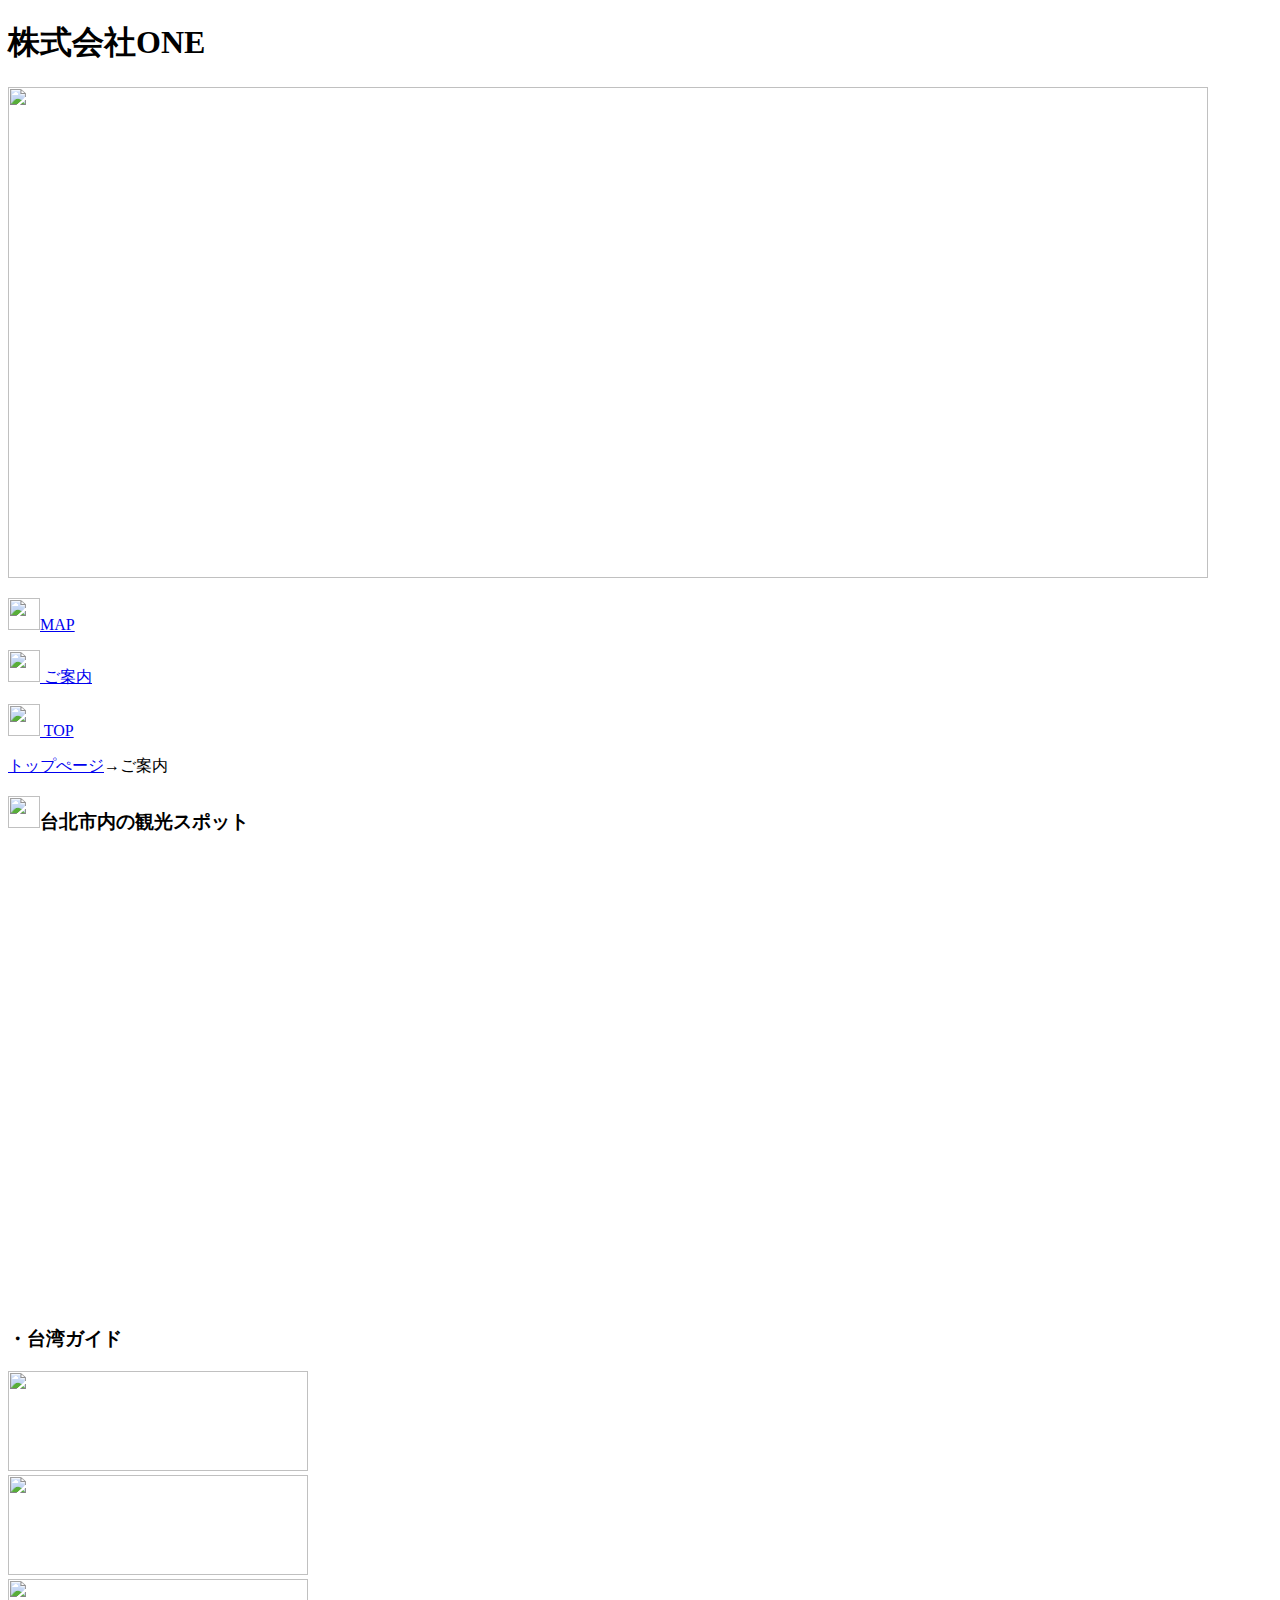
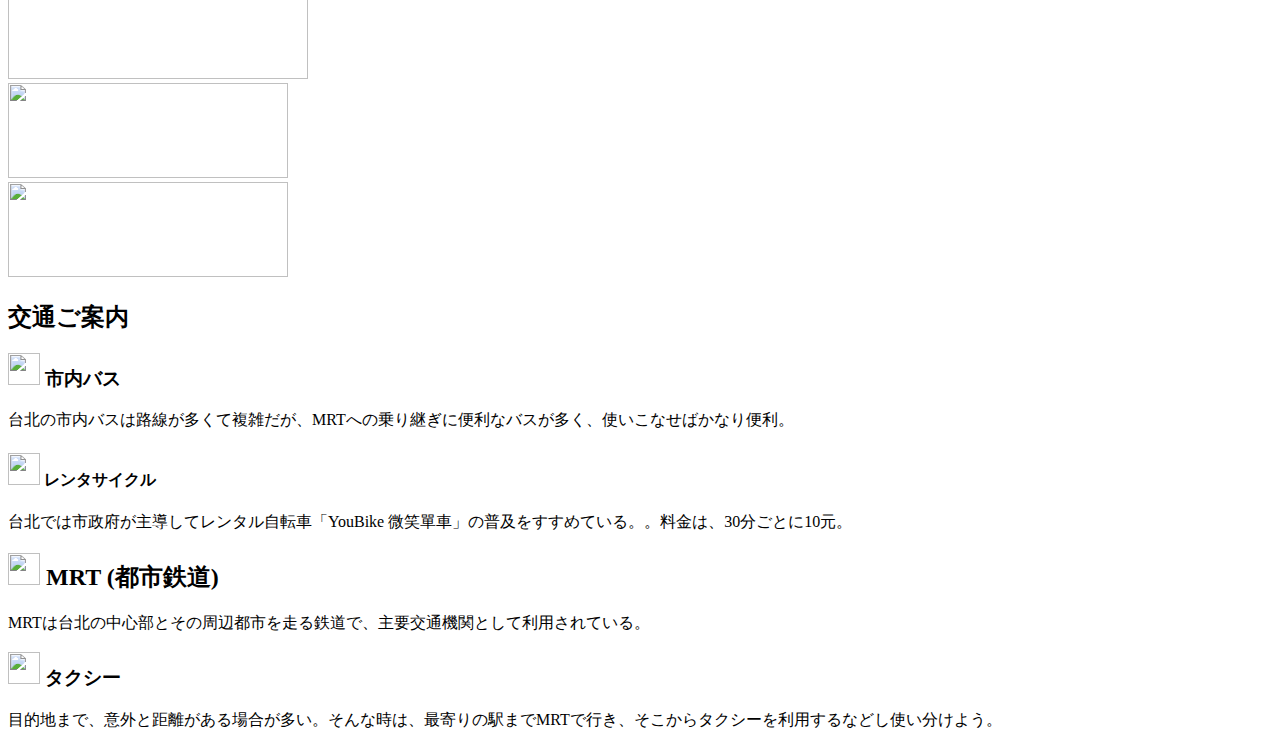
==== index.html @ 6fea6e6d "Add files via upload" ====
<!doctype html>
<html>
<head>
<meta charset="utf-8">
<title>無題ドキュメント</title>
<link href="3.css" rel="stylesheet" type="text/css">
</head>

<body>
<div class="wrapper">
<h1>株式会社ONE</h1>
<header class="header"><img src="image/evolution-3801547_960_720.jpg" width="1200" height="491" alt=""/></header>
<nav class="navi">
	
 
  <p><a href="index.html"><img src="../image/images/icon_109840_32 - コピー (2).png" width="32" height="32" alt=""/>MAP</a> </p>
   <p><img src="image/icon_109670_32 (1) - コピー - コピー.png" width="32" height="32" alt=""/><a href="../new.folda/index.html"> ご案内</a> </p>
  <p> <img src="image/444 - コピー.png" width="32" height="32" alt=""/><a href="../index.html"> TOP</a> </p>
	<div class="ariticl-1">
	
  <p><span><a href="../new.folda/index.html">トップぺージ</a></span>→ご案内</p>
 
</div>
	
</nav>
<div class="main-box">
  <div class=" ariticl"> 
  
	<div class="main"  >
<h3><span><img src="../image/icon_100641_32 (2).png" width="32" height="32" alt=""/></span>台北市内の観光スポット</h3>
	</div>	
	  <div class="map">
 	<iframe src="https://www.google.com/maps/embed?pb=!1m18!1m12!1m3!1d231298.56404466808!2d121.44113813968562!3d25.066617766723237!2m3!1f0!2f0!3f0!3m2!1i1024!2i768!4f13.1!3m3!1m2!1s0x3442ac72bce20a99%3A0x3f6a35cedd0ac2e0!2zVGFpcGVpLCDlj7Dmub4!5e0!3m2!1sja!2sjp!4v1547777442712" width="700" height="450" frameborder="0" style="border:0" allowfullscreen></iframe>
 </div>
	  
	  
</div>



	
 
	<aside class="aside">
	 <h3>・台湾ガイド</h3>
	<div class="rogo-1">
  <img src="../new.folda/image/名称未設定-3.png" width="300" height="100" alt=""/>
		</div>
		<div class="rogo-2">
  <img src="../new.folda/image/rogo-4.png" width="300" height="100" alt=""/>
		</div>
		<div class="rogo-3">
  <img src="../new.folda/image/名称未設定-1.png" width="300" height="100" alt=""/>
		</div>
   <div class="rogo-4">
   	 <img src="../image/images/side-6.jpg" width="280" height="95" alt=""/> </div>
   	 <div clasS="rogo-5">
 	  <img src="../image/images/side-7.jpg" width="280" height="95" alt=""/> </div>
    </aside>
</div>
  
   
    
<main class="main-2">
<div class="sub-1"	>
<h2>交通ご案内</h2>

	<h3>	<span><img src="image/icon_108731_32.png" width="32" height="32" alt=""/></span> 市内バス</h3>

<p>台北の市内バスは路線が多くて複雑だが、MRTへの乗り継ぎに便利なバスが多く、使いこなせばかなり便利。</p>
	<h4><span><img src="image/icon_138420_32.png" width="32" height="32" alt=""/></span> レンタサイクル </h4>
<p>台北では市政府が主導してレンタル自転車「YouBike 微笑單車」の普及をすすめている。。料金は、30分ごとに10元。</p>	
</div>	
<div class="sub-2">
	<h2><span><img src="image/icon_156400_32.png" width="32" height="32" alt=""/></span> MRT (都市鉄道)</h2>
	<p>MRTは台北の中心部とその周辺都市を走る鉄道で、主要交通機関として利用されている。 

</p>
	<h3><span><img src="image/icon_108760_32.png" width="32" height="32" alt=""/> </span> タクシー</h3>
	<p>目的地まで、意外と距離がある場合が多い。そんな時は、最寄りの駅までMRTで行き、そこからタクシーを利用するなどし使い分けよう。</p>
	</div>	
	



  </main>
	</div>
</body>
</html>
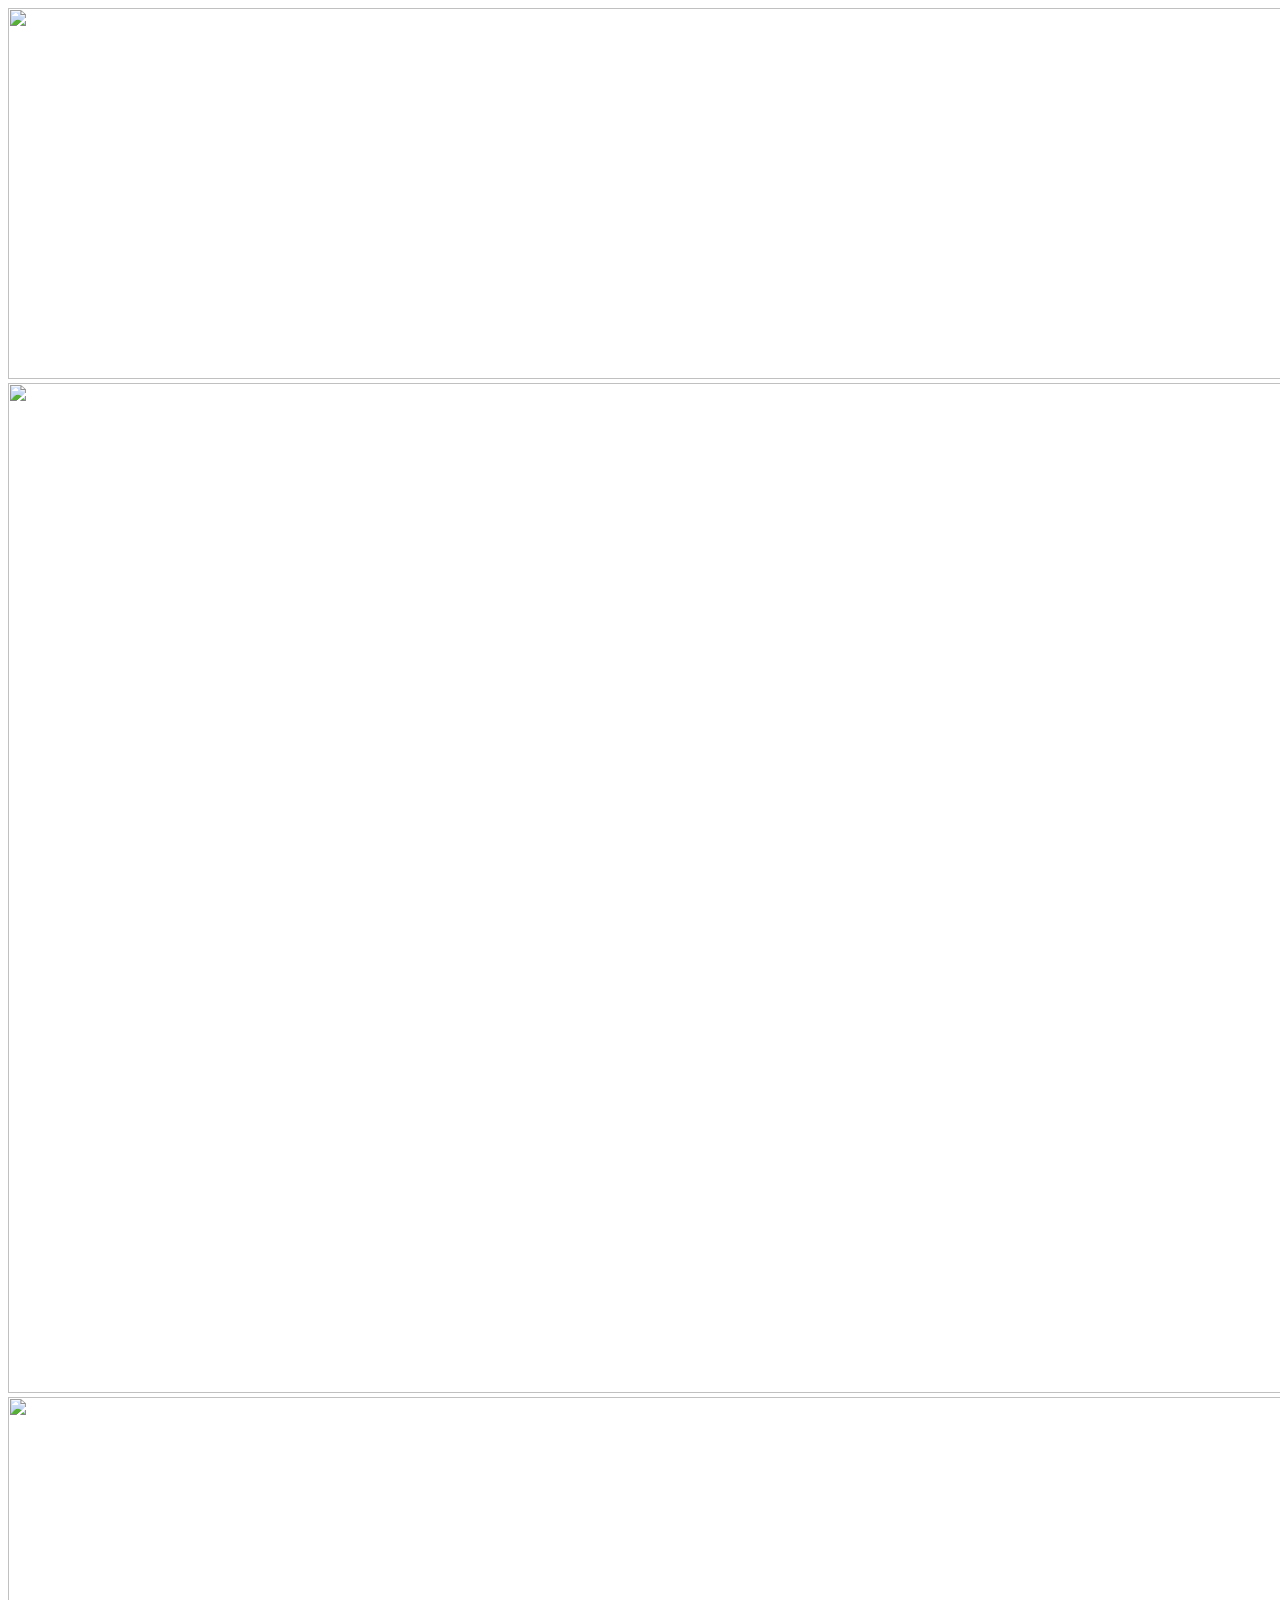
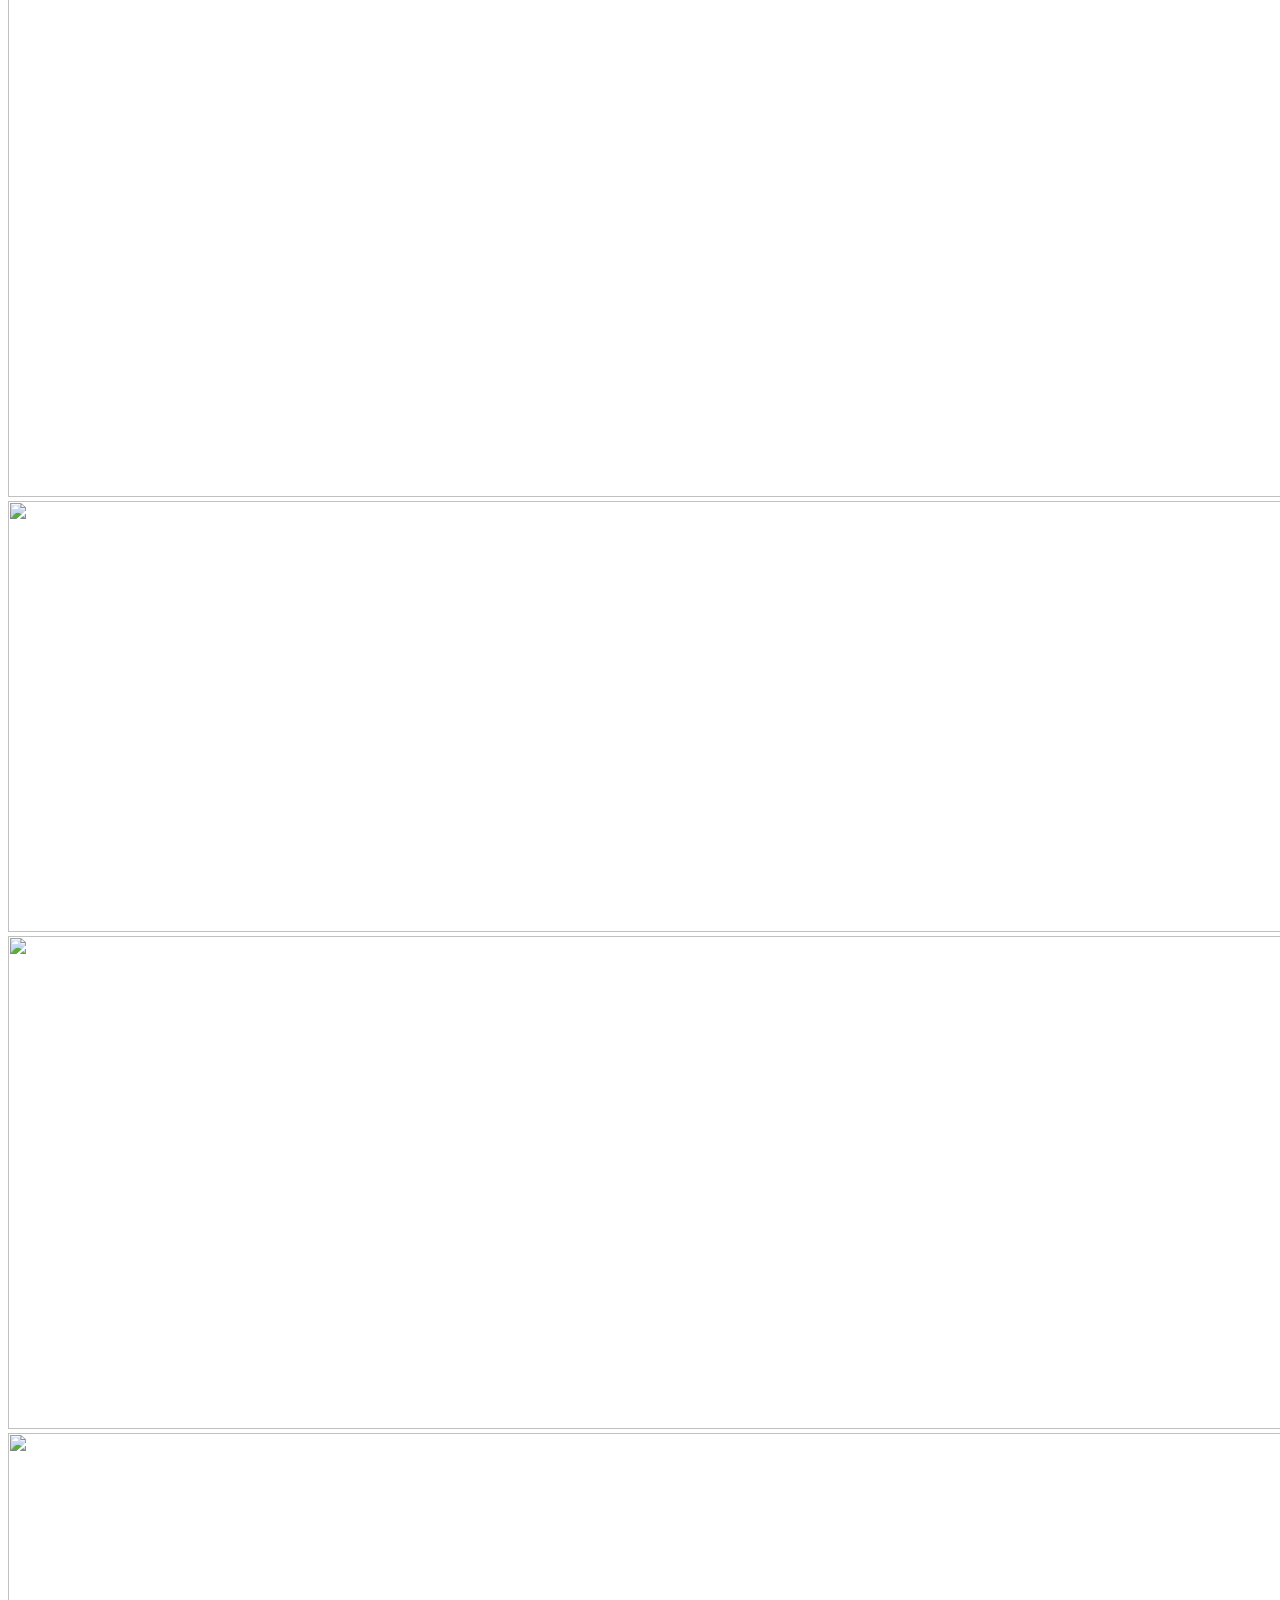
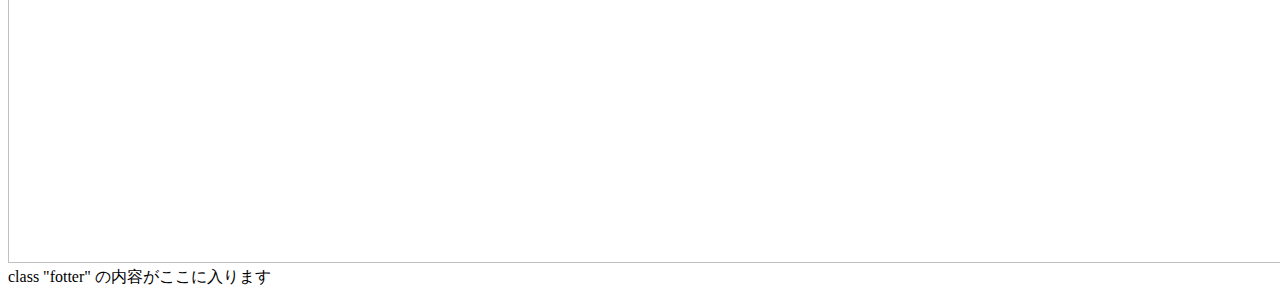
==== commit 9c90f8c3: "Add files via upload" ====
--- a/index.html
+++ b/index.html
@@ -2,87 +2,43 @@
 <html>
 <head>
 <meta charset="utf-8">
-<title>無題ドキュメント</title>
-<link href="3.css" rel="stylesheet" type="text/css">
+
+<link href="css/2019.02.19_1.css" rel="stylesheet" type="text/css">
 </head>
 
 <body>
 <div class="wrapper">
-<h1>株式会社ONE</h1>
-<header class="header"><img src="image/evolution-3801547_960_720.jpg" width="1200" height="491" alt=""/></header>
-<nav class="navi">
+<header class="header"> 
+	<img src="image/aircon2_image.jpg" width="1400" height="371" alt=""/>
 	
- 
-  <p><a href="index.html"><img src="../image/images/icon_109840_32 - コピー (2).png" width="32" height="32" alt=""/>MAP</a> </p>
-   <p><img src="image/icon_109670_32 (1) - コピー - コピー.png" width="32" height="32" alt=""/><a href="../new.folda/index.html"> ご案内</a> </p>
-  <p> <img src="image/444 - コピー.png" width="32" height="32" alt=""/><a href="../index.html"> TOP</a> </p>
-	<div class="ariticl-1">
+  </header>
+  <main class="main"> 
+	  <div class="main=1">
 	
-  <p><span><a href="../new.folda/index.html">トップぺージ</a></span>→ご案内</p>
- 
-</div>
+    <img src="image/aircon2_image_2.jpg" width="1400" height="1010" alt=""/>
+    </div>
+	 
+	   <div class="main=3">
+	  <img src="image/aircon2_image_3.jpg" width="1400" height="700" alt=""/> </div>
+	  <div class="main=4">
+	    <img src="image/aircon2_image._4.jpg" width="1400" height="431" alt=""/> </div>  
+  </main>
+  
+	<div class="main=6">
 	
-</nav>
-<div class="main-box">
-  <div class=" ariticl"> 
-  
-	<div class="main"  >
-<h3><span><img src="../image/icon_100641_32 (2).png" width="32" height="32" alt=""/></span>台北市内の観光スポット</h3>
-	</div>	
-	  <div class="map">
- 	<iframe src="https://www.google.com/maps/embed?pb=!1m18!1m12!1m3!1d231298.56404466808!2d121.44113813968562!3d25.066617766723237!2m3!1f0!2f0!3f0!3m2!1i1024!2i768!4f13.1!3m3!1m2!1s0x3442ac72bce20a99%3A0x3f6a35cedd0ac2e0!2zVGFpcGVpLCDlj7Dmub4!5e0!3m2!1sja!2sjp!4v1547777442712" width="700" height="450" frameborder="0" style="border:0" allowfullscreen></iframe>
- </div>
-	  
-	  
+	<img src="image/aircon2_image.2019.02.jpg" width="1400" height="493" alt=""/>
+	</div>
+	
+	
+	
+	<div class="main=10">
+    <img src="image/aircon2_image.2019.02.jpg_5.jpg" width="1400" height="430" alt=""/> </div>
+	  <footer class="fotter">
+	  class "fotter" の内容がここに入ります
+	
+	
+	</footer>
 </div>
 
-
-
-	
- 
-	<aside class="aside">
-	 <h3>・台湾ガイド</h3>
-	<div class="rogo-1">
-  <img src="../new.folda/image/名称未設定-3.png" width="300" height="100" alt=""/>
-		</div>
-		<div class="rogo-2">
-  <img src="../new.folda/image/rogo-4.png" width="300" height="100" alt=""/>
-		</div>
-		<div class="rogo-3">
-  <img src="../new.folda/image/名称未設定-1.png" width="300" height="100" alt=""/>
-		</div>
-   <div class="rogo-4">
-   	 <img src="../image/images/side-6.jpg" width="280" height="95" alt=""/> </div>
-   	 <div clasS="rogo-5">
- 	  <img src="../image/images/side-7.jpg" width="280" height="95" alt=""/> </div>
-    </aside>
-</div>
-  
-   
-    
-<main class="main-2">
-<div class="sub-1"	>
-<h2>交通ご案内</h2>
-
-	<h3>	<span><img src="image/icon_108731_32.png" width="32" height="32" alt=""/></span> 市内バス</h3>
-
-<p>台北の市内バスは路線が多くて複雑だが、MRTへの乗り継ぎに便利なバスが多く、使いこなせばかなり便利。</p>
-	<h4><span><img src="image/icon_138420_32.png" width="32" height="32" alt=""/></span> レンタサイクル </h4>
-<p>台北では市政府が主導してレンタル自転車「YouBike 微笑單車」の普及をすすめている。。料金は、30分ごとに10元。</p>	
-</div>	
-<div class="sub-2">
-	<h2><span><img src="image/icon_156400_32.png" width="32" height="32" alt=""/></span> MRT (都市鉄道)</h2>
-	<p>MRTは台北の中心部とその周辺都市を走る鉄道で、主要交通機関として利用されている。 
-
-</p>
-	<h3><span><img src="image/icon_108760_32.png" width="32" height="32" alt=""/> </span> タクシー</h3>
-	<p>目的地まで、意外と距離がある場合が多い。そんな時は、最寄りの駅までMRTで行き、そこからタクシーを利用するなどし使い分けよう。</p>
-	</div>	
-	
-
-
-
-  </main>
-	</div>
 </body>
 </html>
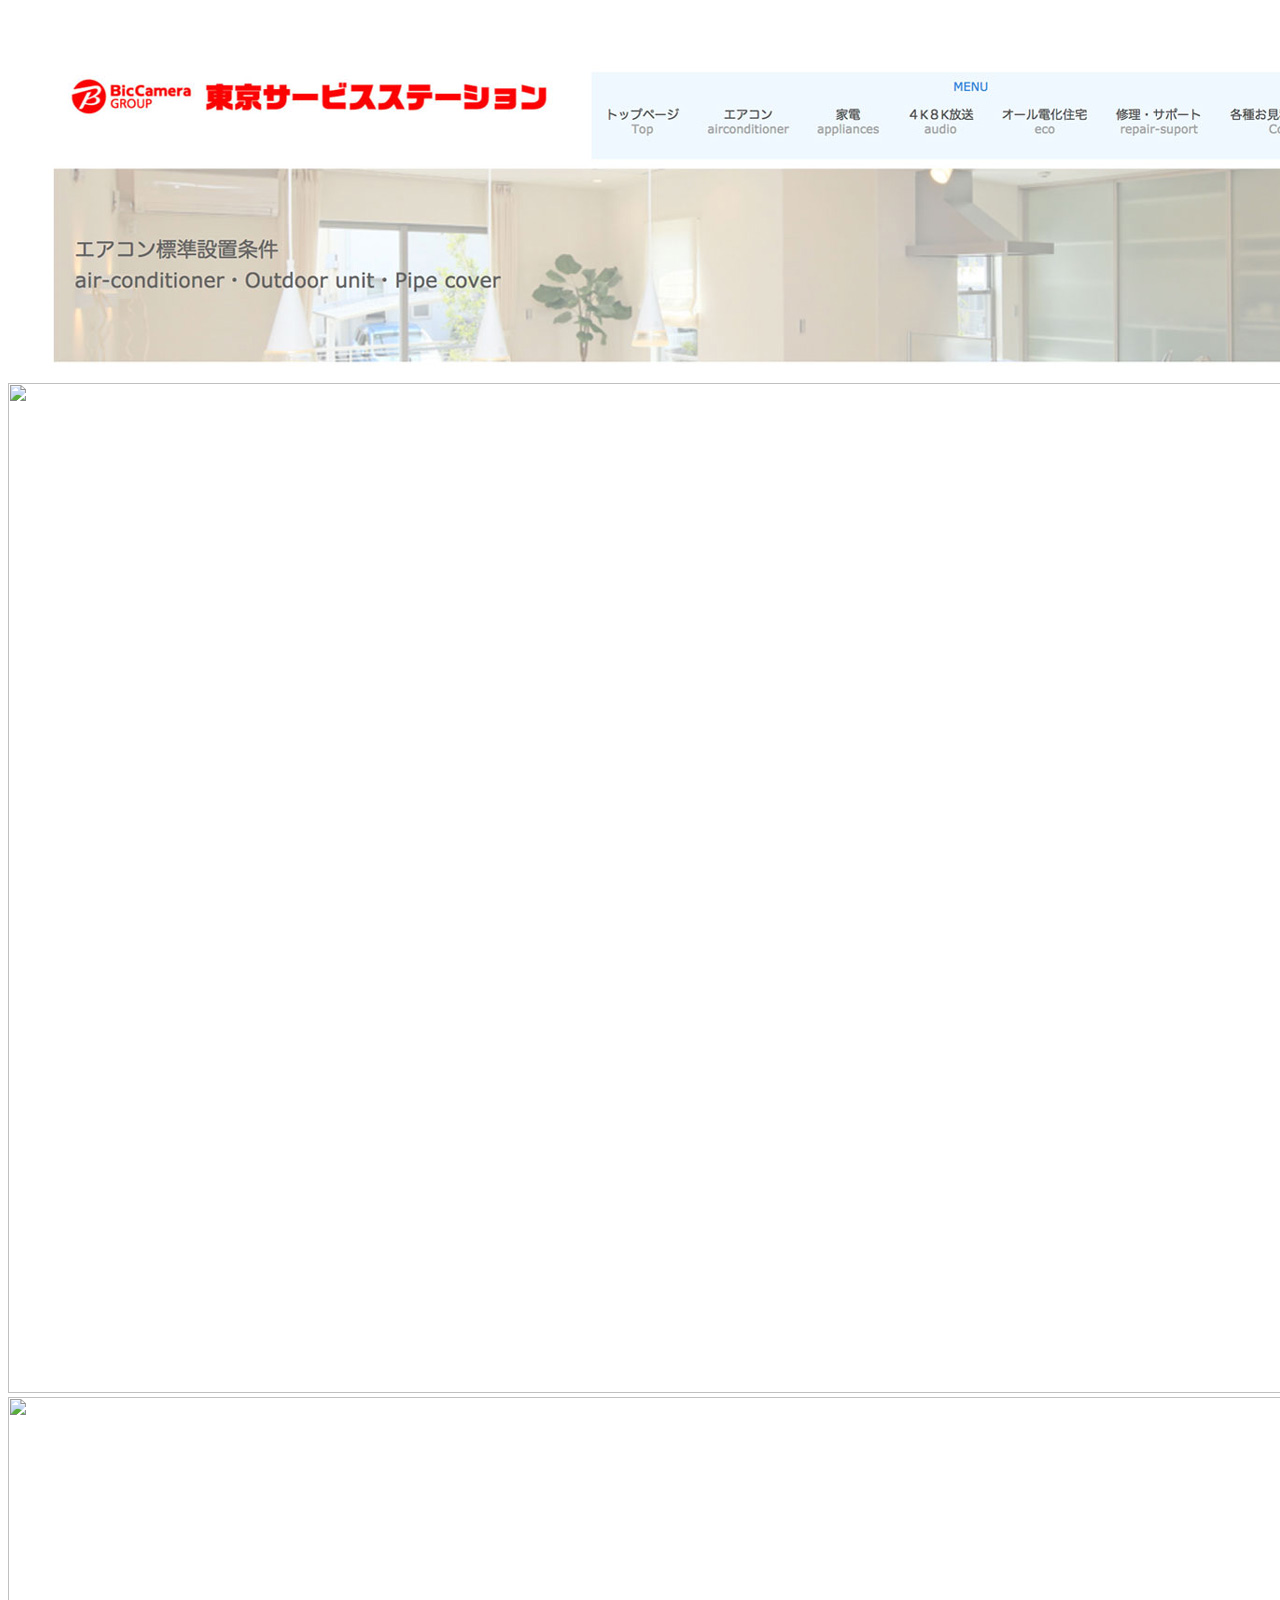
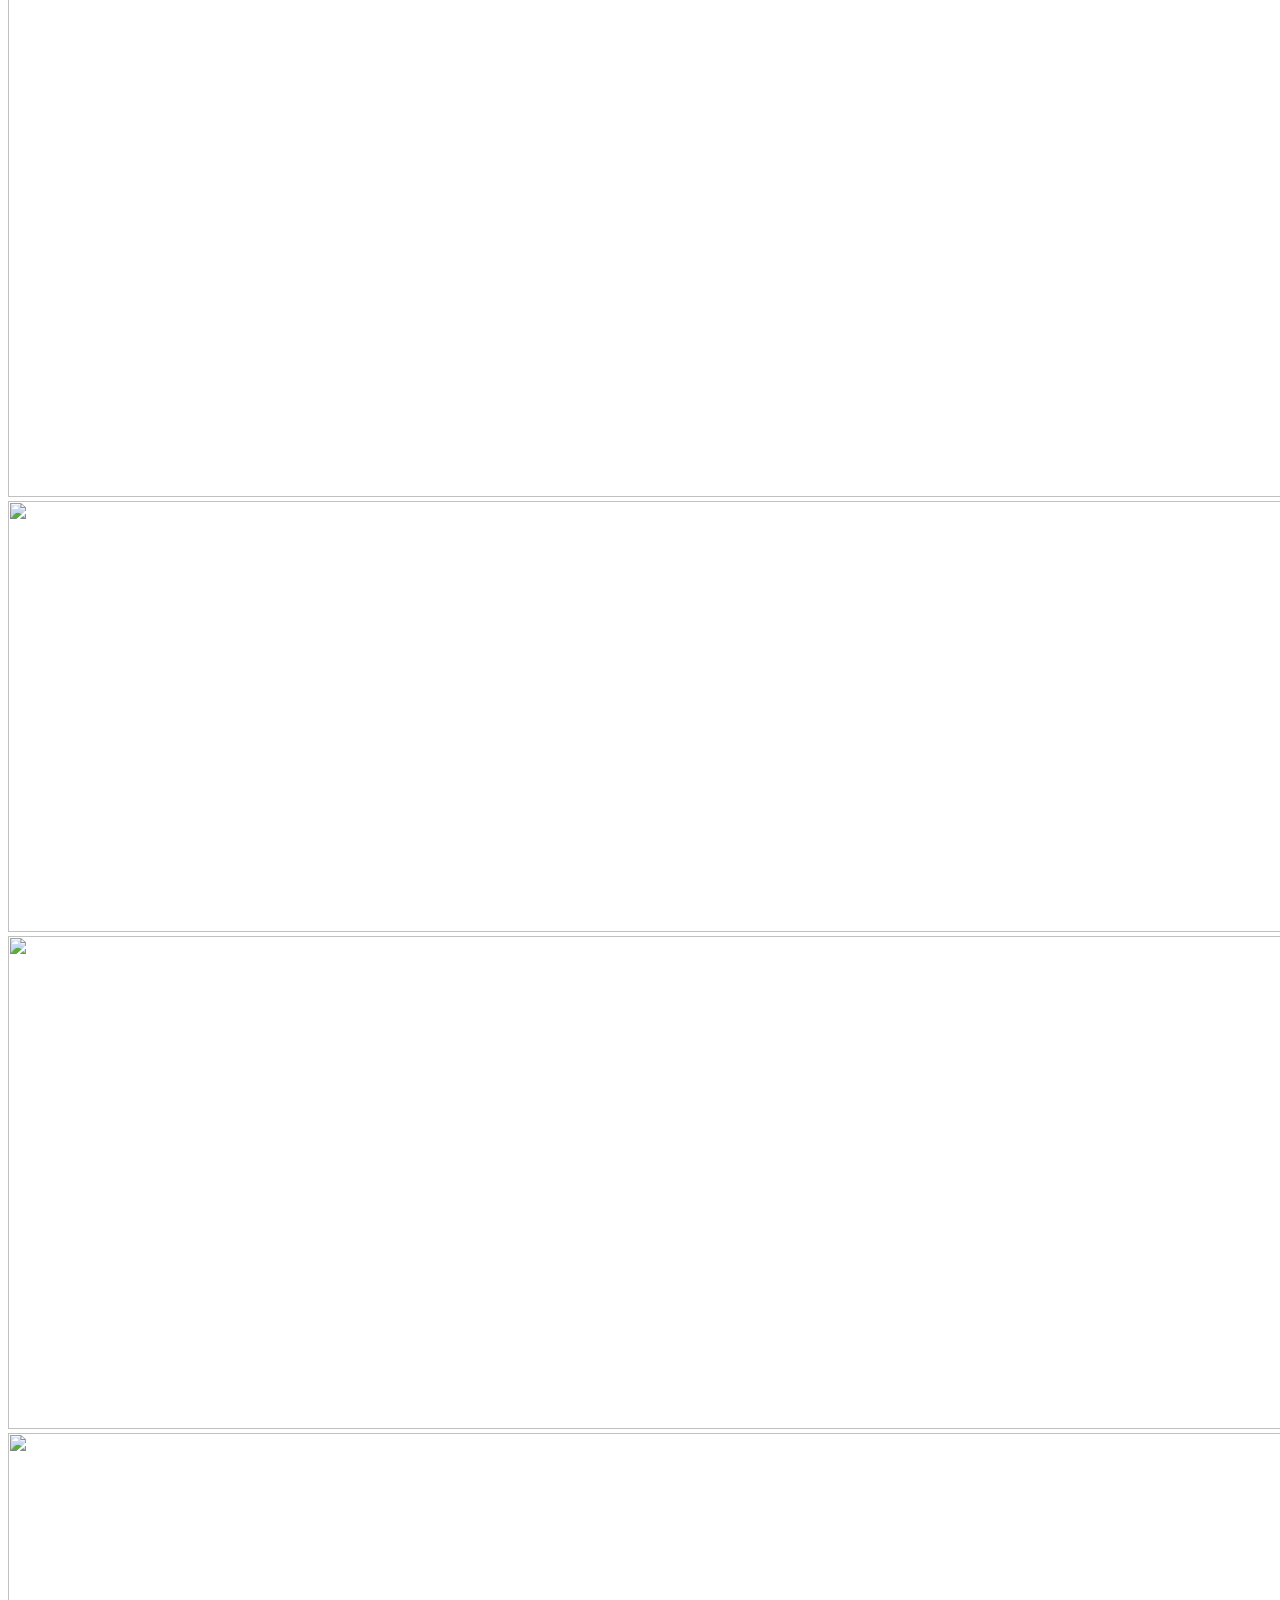
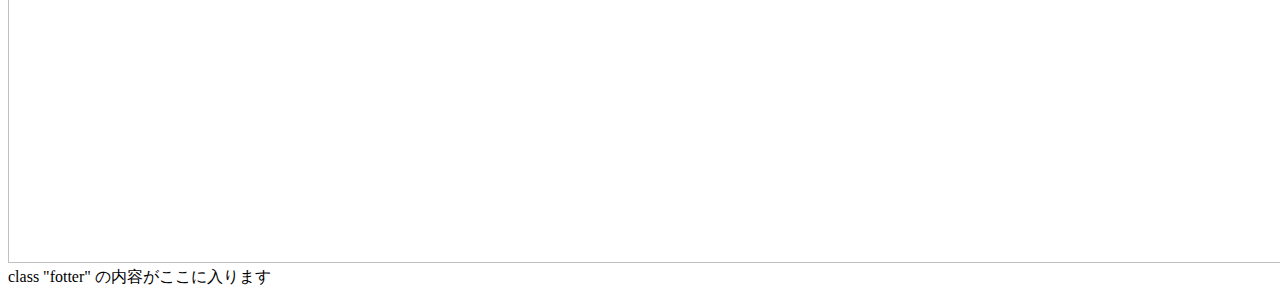
==== commit 32ebf3bd: "Update index.html" ====
--- a/index.html
+++ b/index.html
@@ -9,7 +9,7 @@
 <body>
 <div class="wrapper">
 <header class="header"> 
-	<img src="image/aircon2_image.jpg" width="1400" height="371" alt=""/>
+	<img src="aircon2_image.jpg" width="1400" height="371" alt=""/>
 	
   </header>
   <main class="main"> 
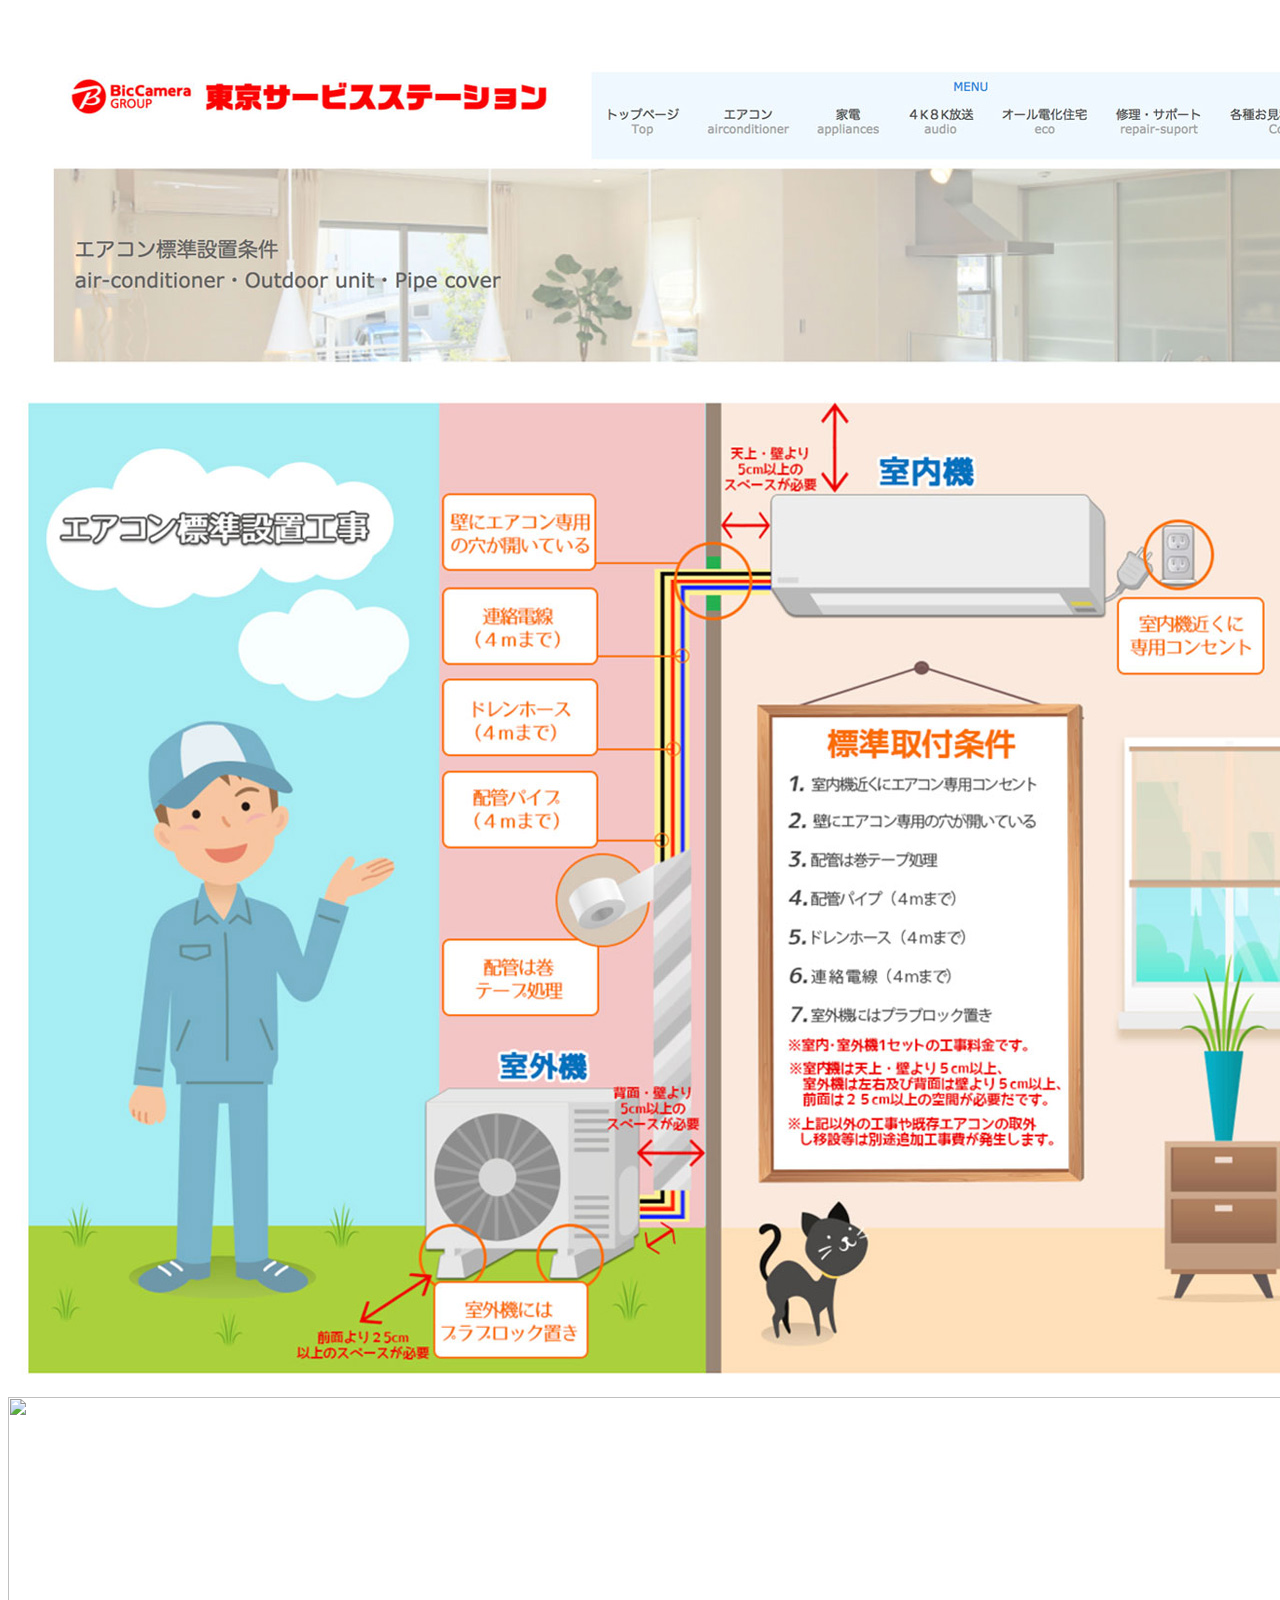
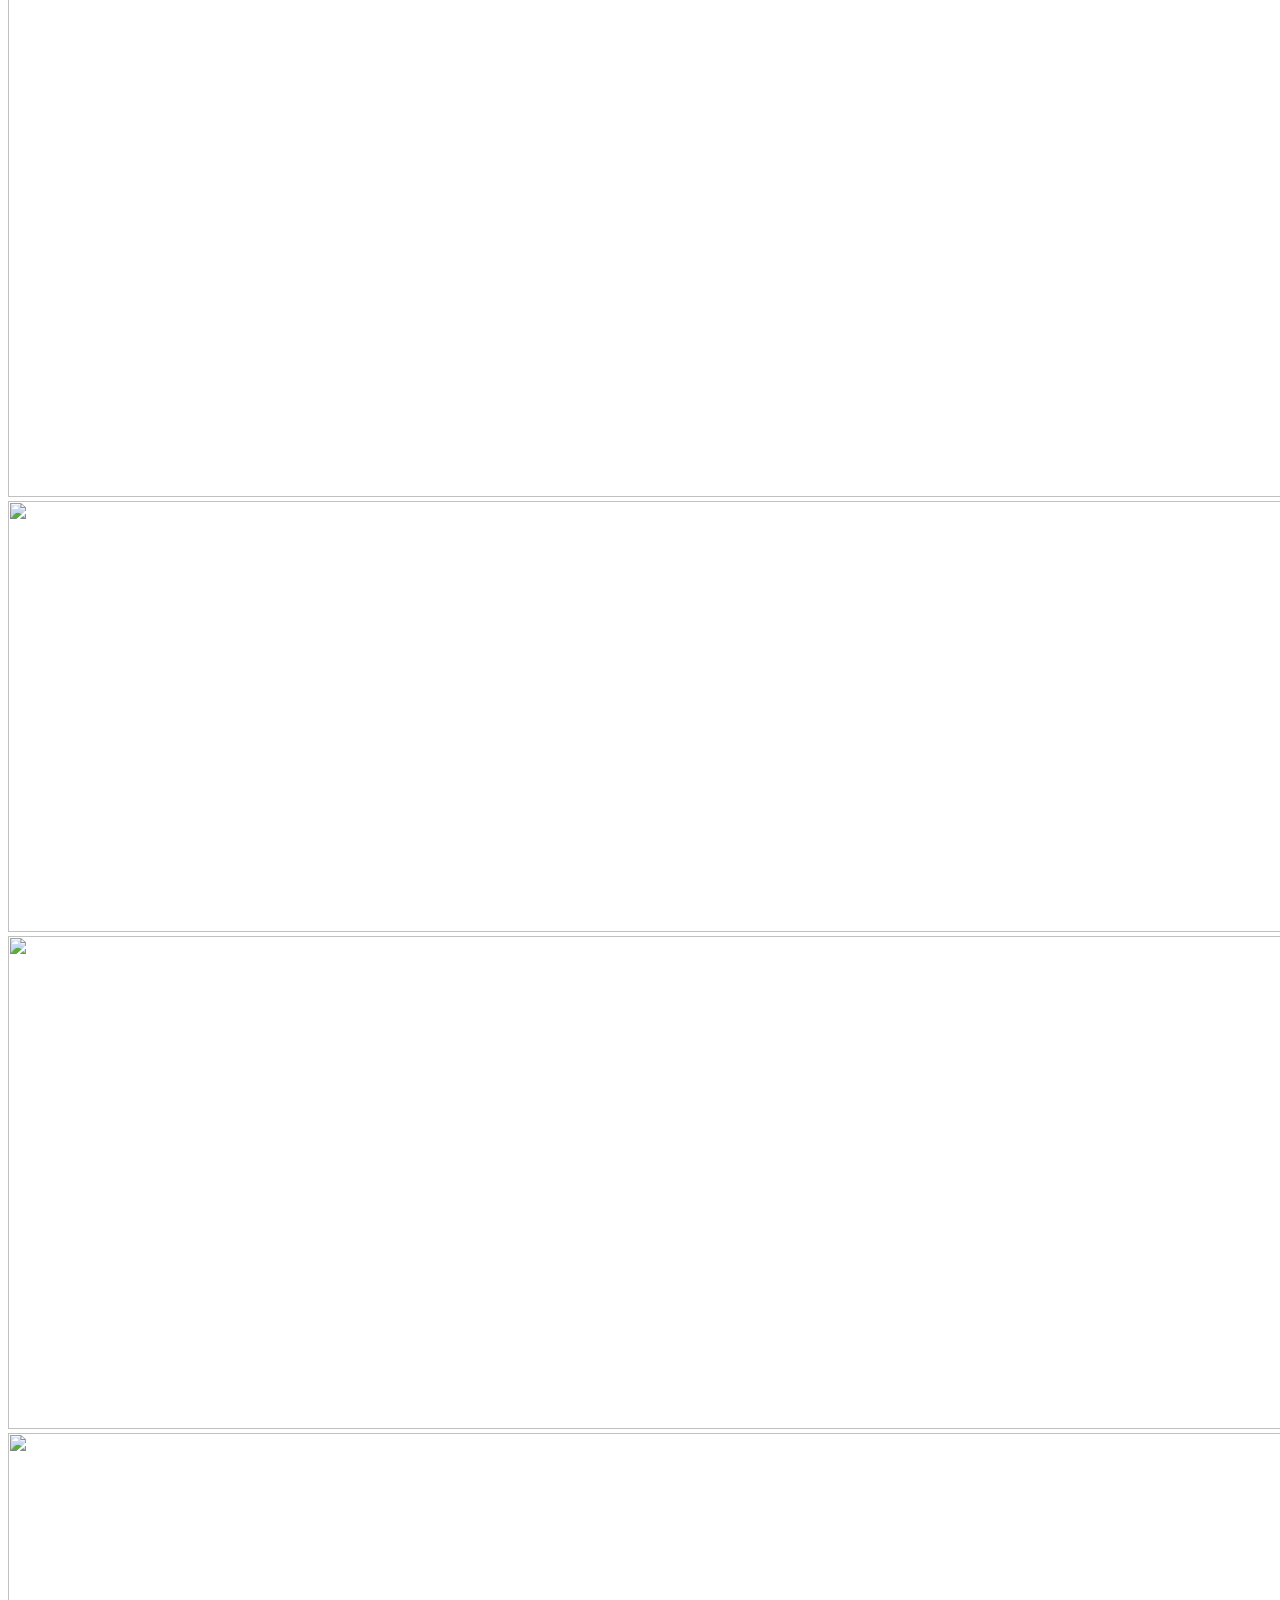
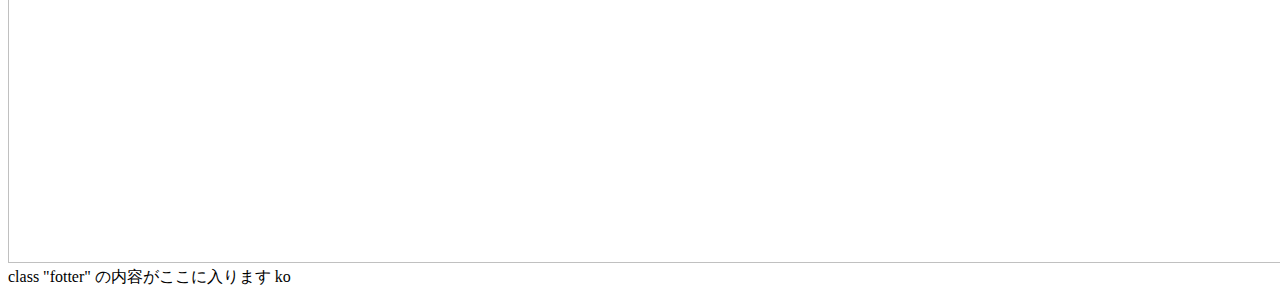
==== commit 52efab1b: "Update index.html" ====
--- a/index.html
+++ b/index.html
@@ -15,7 +15,7 @@
   <main class="main"> 
 	  <div class="main=1">
 	
-    <img src="image/aircon2_image_2.jpg" width="1400" height="1010" alt=""/>
+    <img src="aircon2_image_2.jpg" width="1400" height="1010" alt=""/>
     </div>
 	 
 	   <div class="main=3">
@@ -35,7 +35,7 @@
     <img src="image/aircon2_image.2019.02.jpg_5.jpg" width="1400" height="430" alt=""/> </div>
 	  <footer class="fotter">
 	  class "fotter" の内容がここに入ります
-	
+	ko
 	
 	</footer>
 </div>
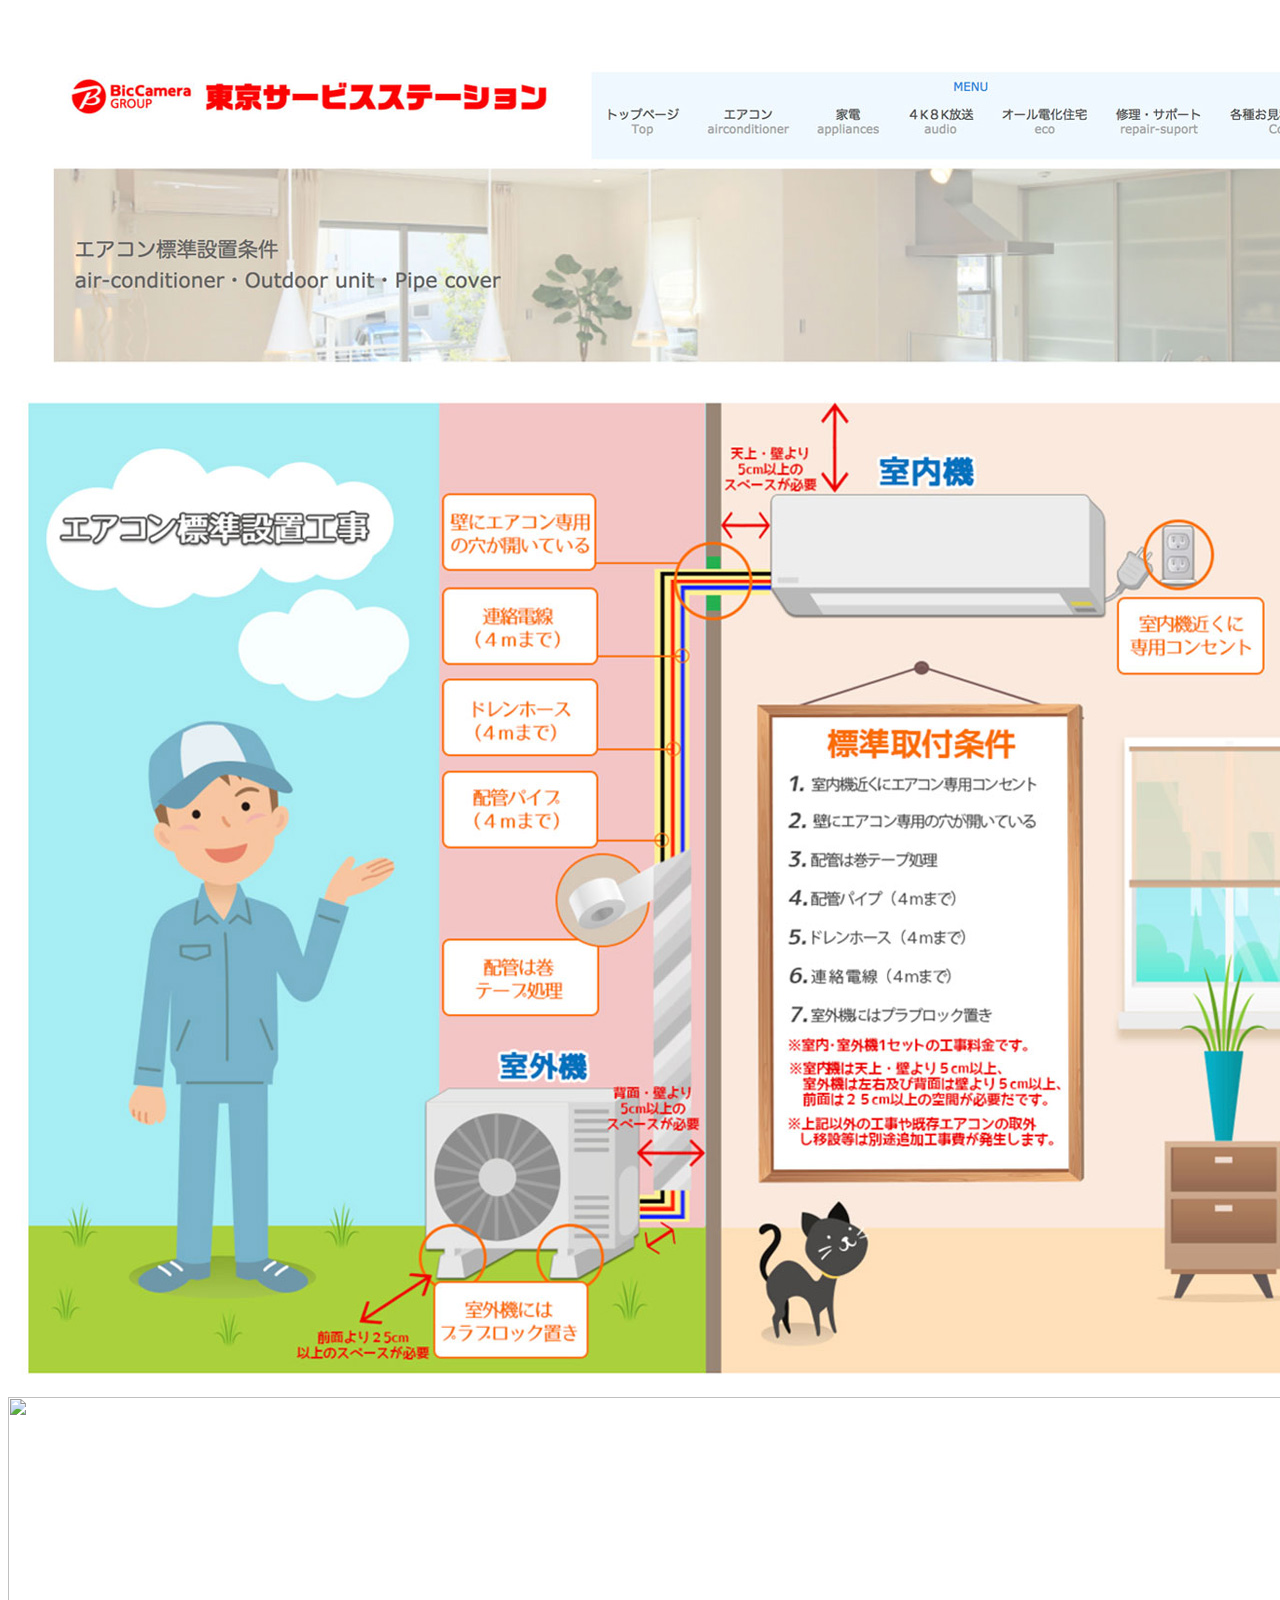
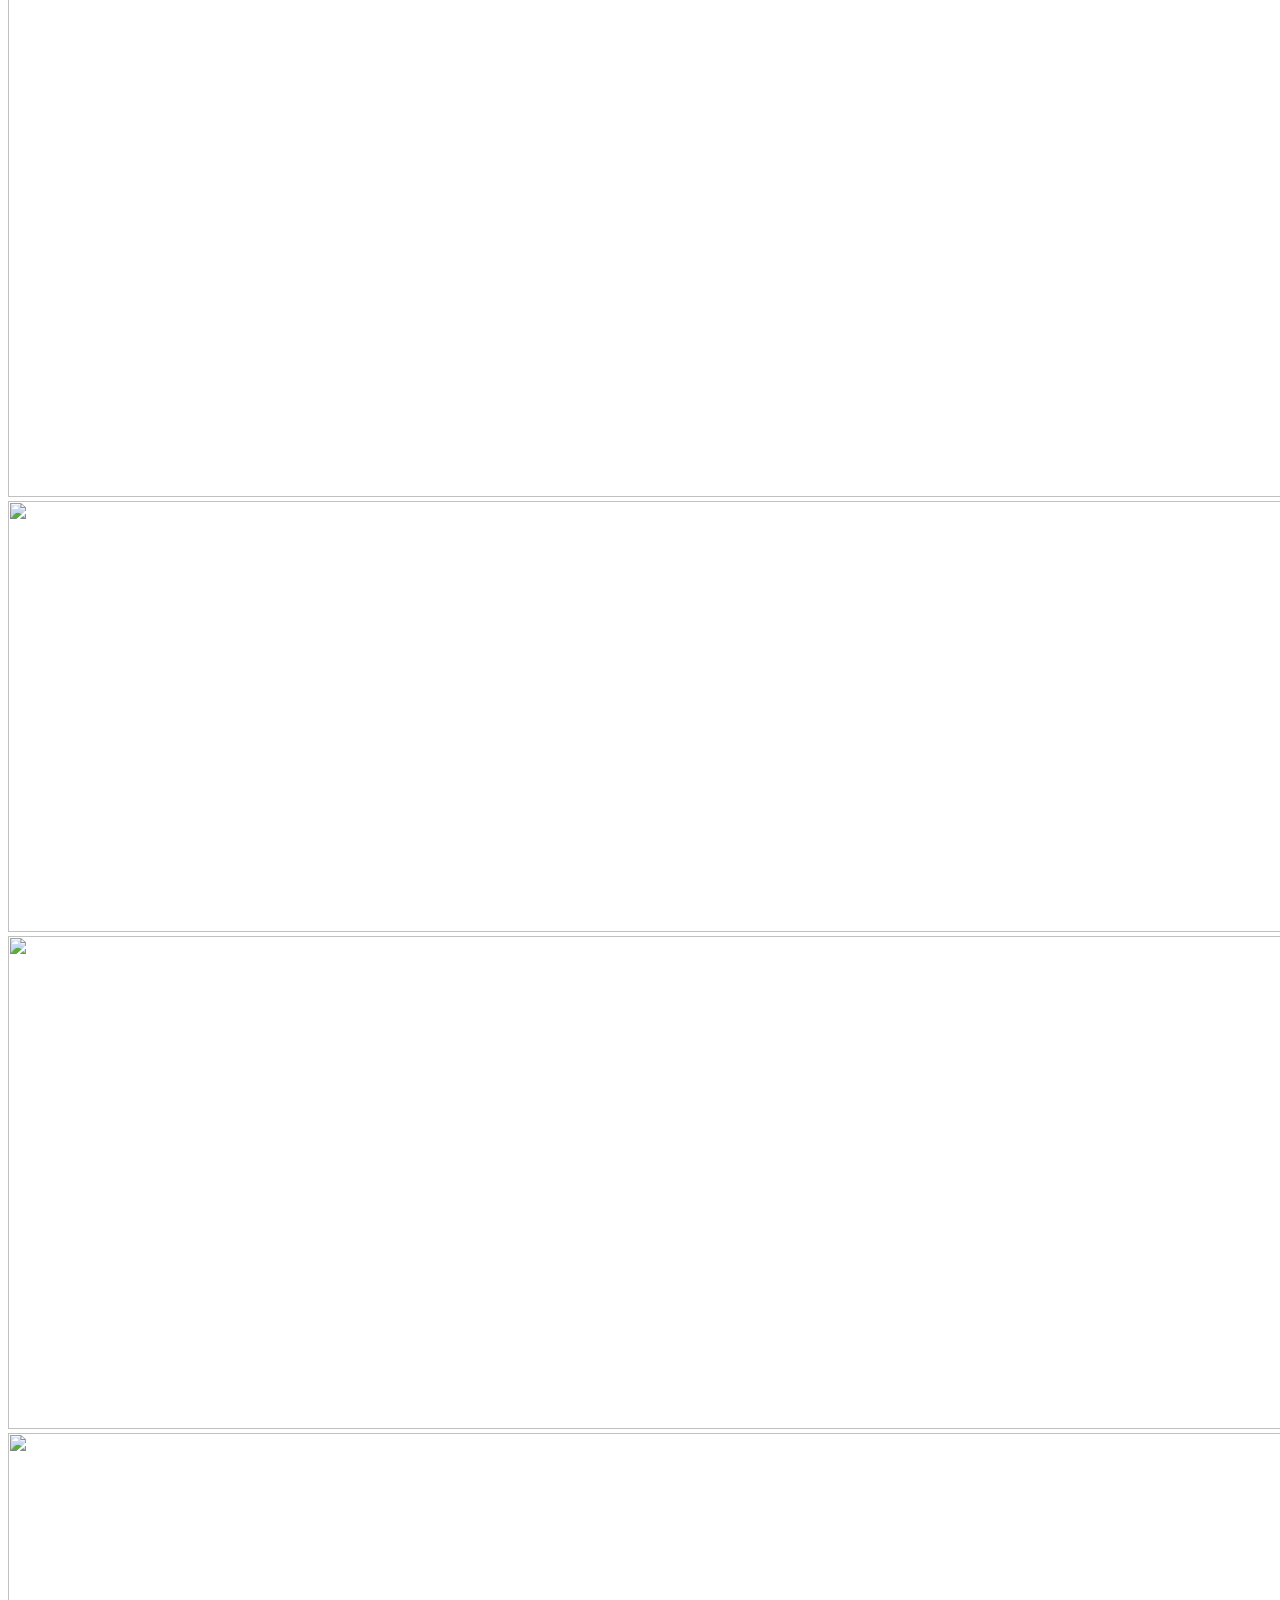
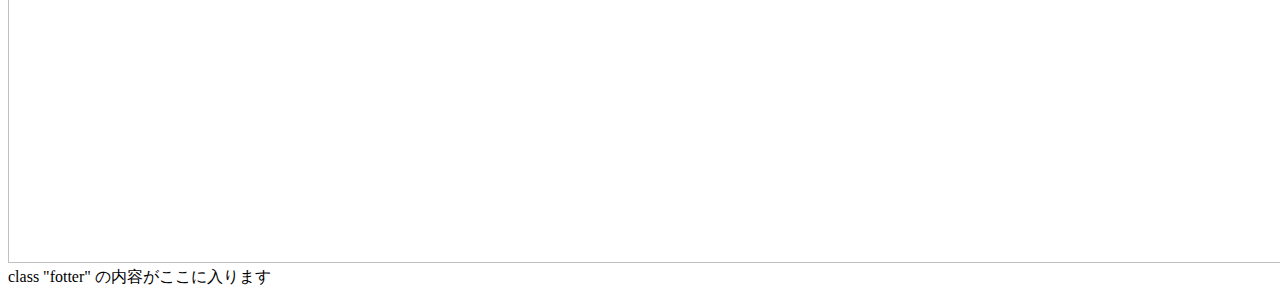
==== commit f6426e62: "Update index.html" ====
--- a/index.html
+++ b/index.html
@@ -35,8 +35,6 @@
     <img src="image/aircon2_image.2019.02.jpg_5.jpg" width="1400" height="430" alt=""/> </div>
 	  <footer class="fotter">
 	  class "fotter" の内容がここに入ります
-	ko
-	
 	</footer>
 </div>
 
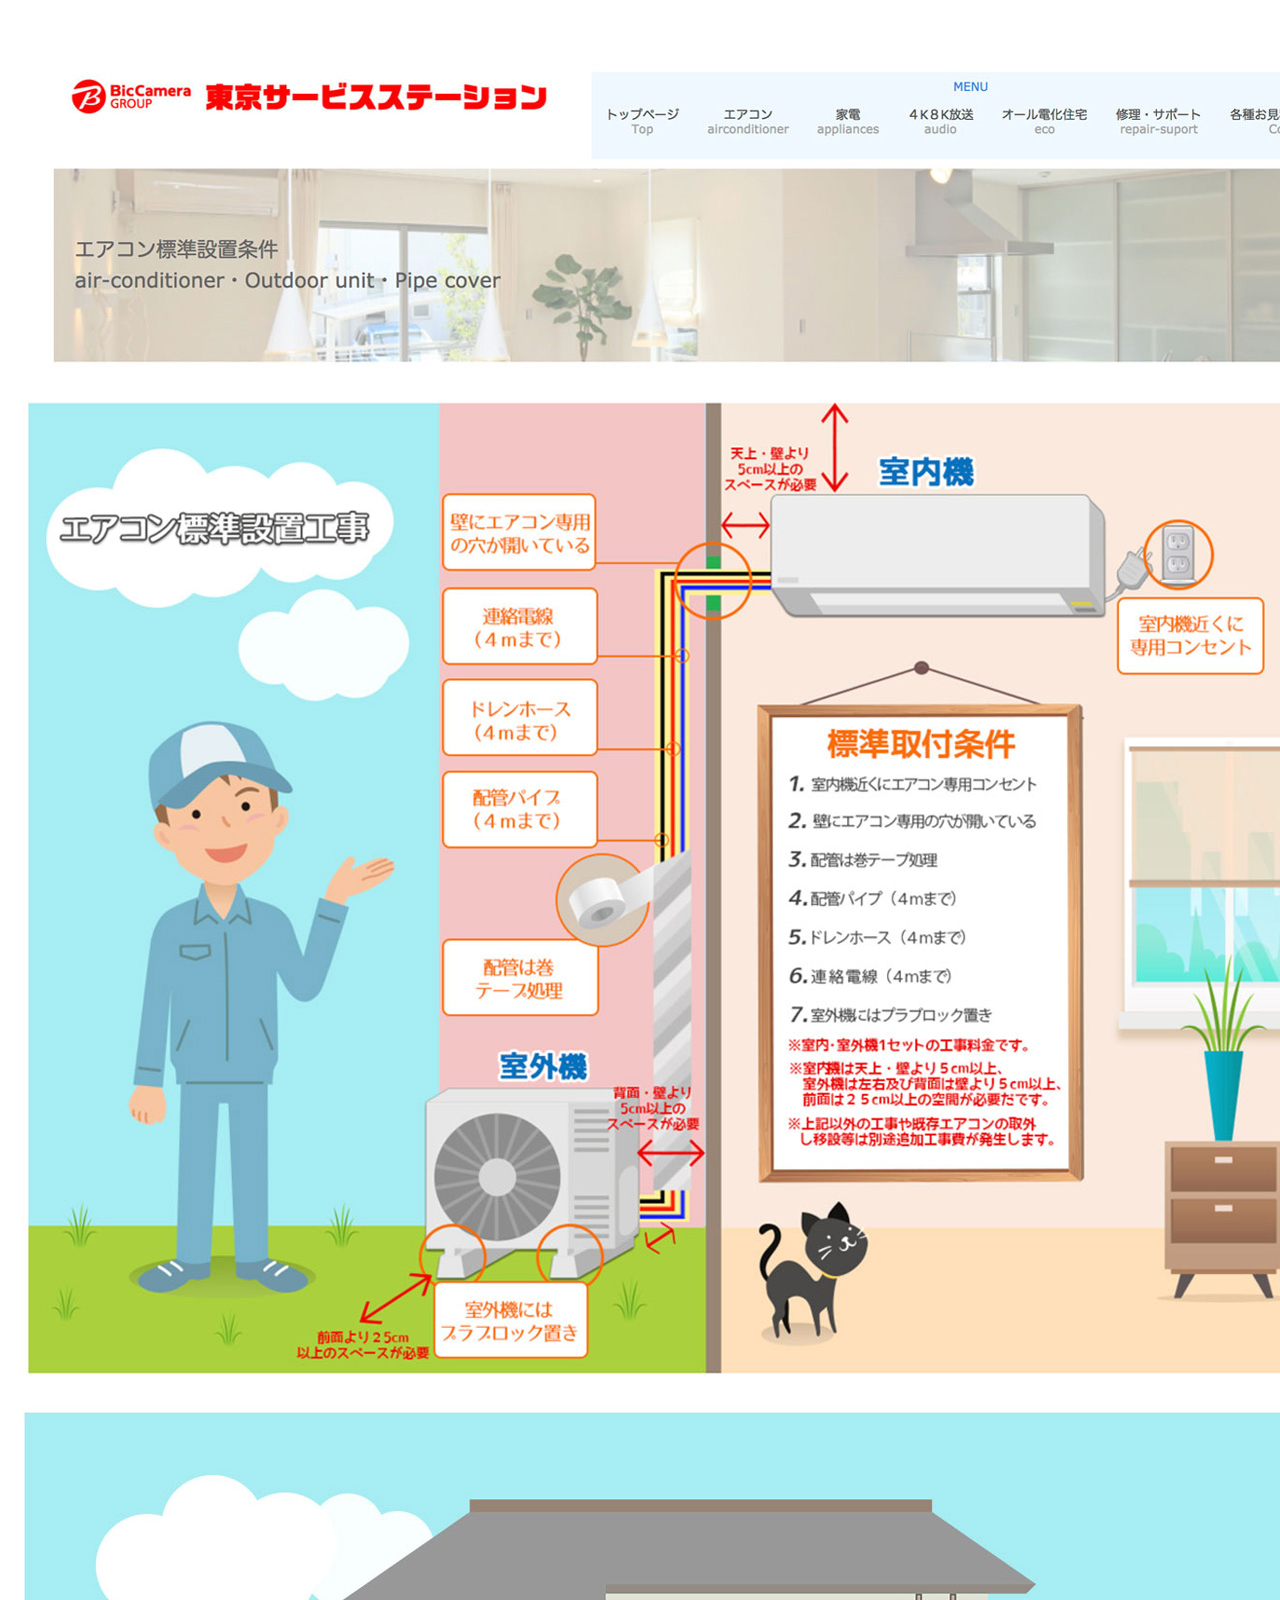
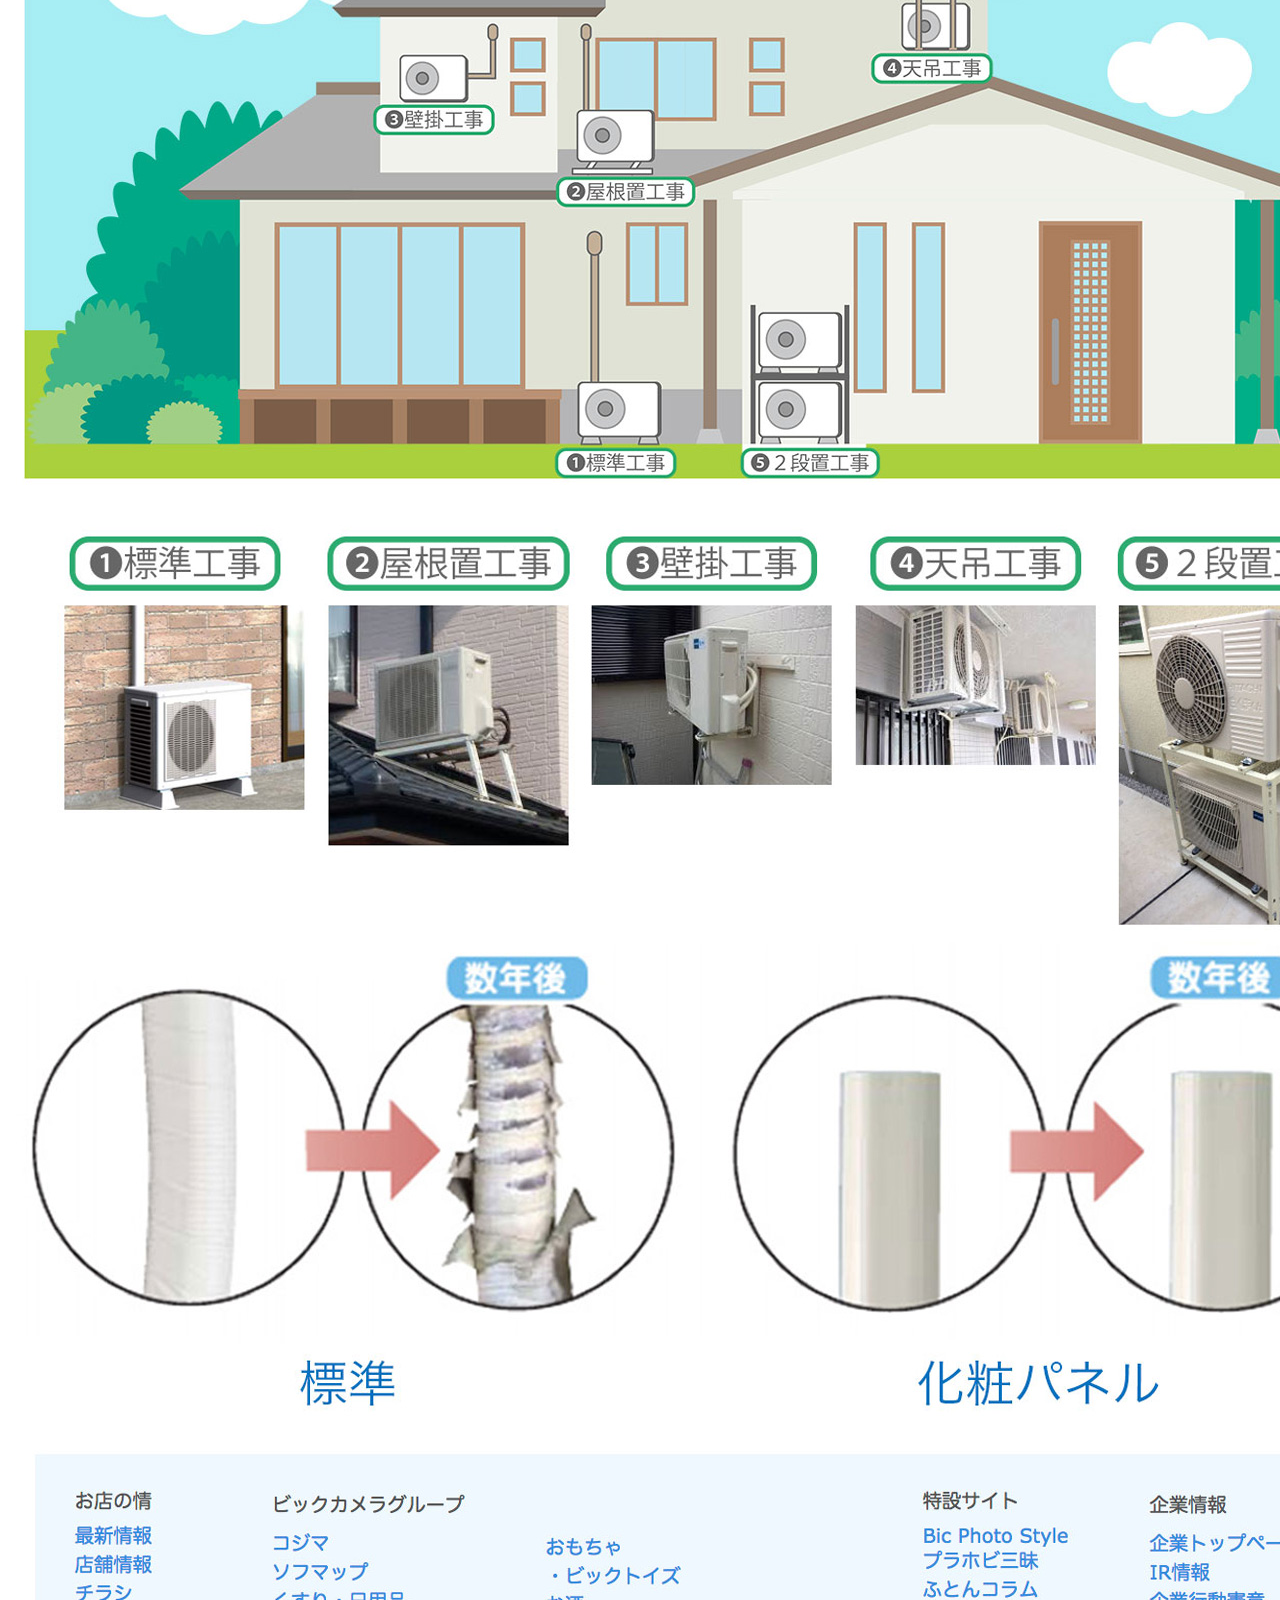
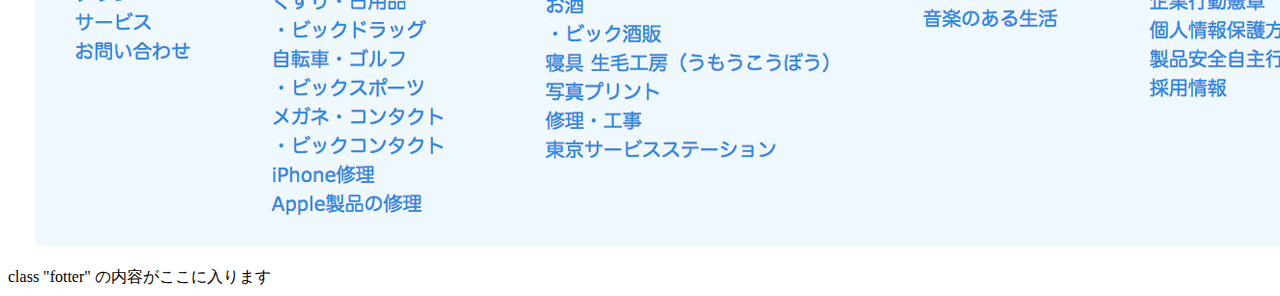
==== commit b9de9c88: "Update index.html" ====
--- a/index.html
+++ b/index.html
@@ -19,20 +19,20 @@
     </div>
 	 
 	   <div class="main=3">
-	  <img src="image/aircon2_image_3.jpg" width="1400" height="700" alt=""/> </div>
+	  <img src="aircon2_image_3.jpg" width="1400" height="700" alt=""/> </div>
 	  <div class="main=4">
-	    <img src="image/aircon2_image._4.jpg" width="1400" height="431" alt=""/> </div>  
+	    <img src="aircon2_image._4.jpg" width="1400" height="431" alt=""/> </div>  
   </main>
   
 	<div class="main=6">
 	
-	<img src="image/aircon2_image.2019.02.jpg" width="1400" height="493" alt=""/>
+	<img src="aircon2_image.2019.02.jpg" width="1400" height="493" alt=""/>
 	</div>
 	
 	
 	
 	<div class="main=10">
-    <img src="image/aircon2_image.2019.02.jpg_5.jpg" width="1400" height="430" alt=""/> </div>
+    <img src="aircon2_image.2019.02.jpg_5.jpg" width="1400" height="430" alt=""/> </div>
 	  <footer class="fotter">
 	  class "fotter" の内容がここに入ります
 	</footer>
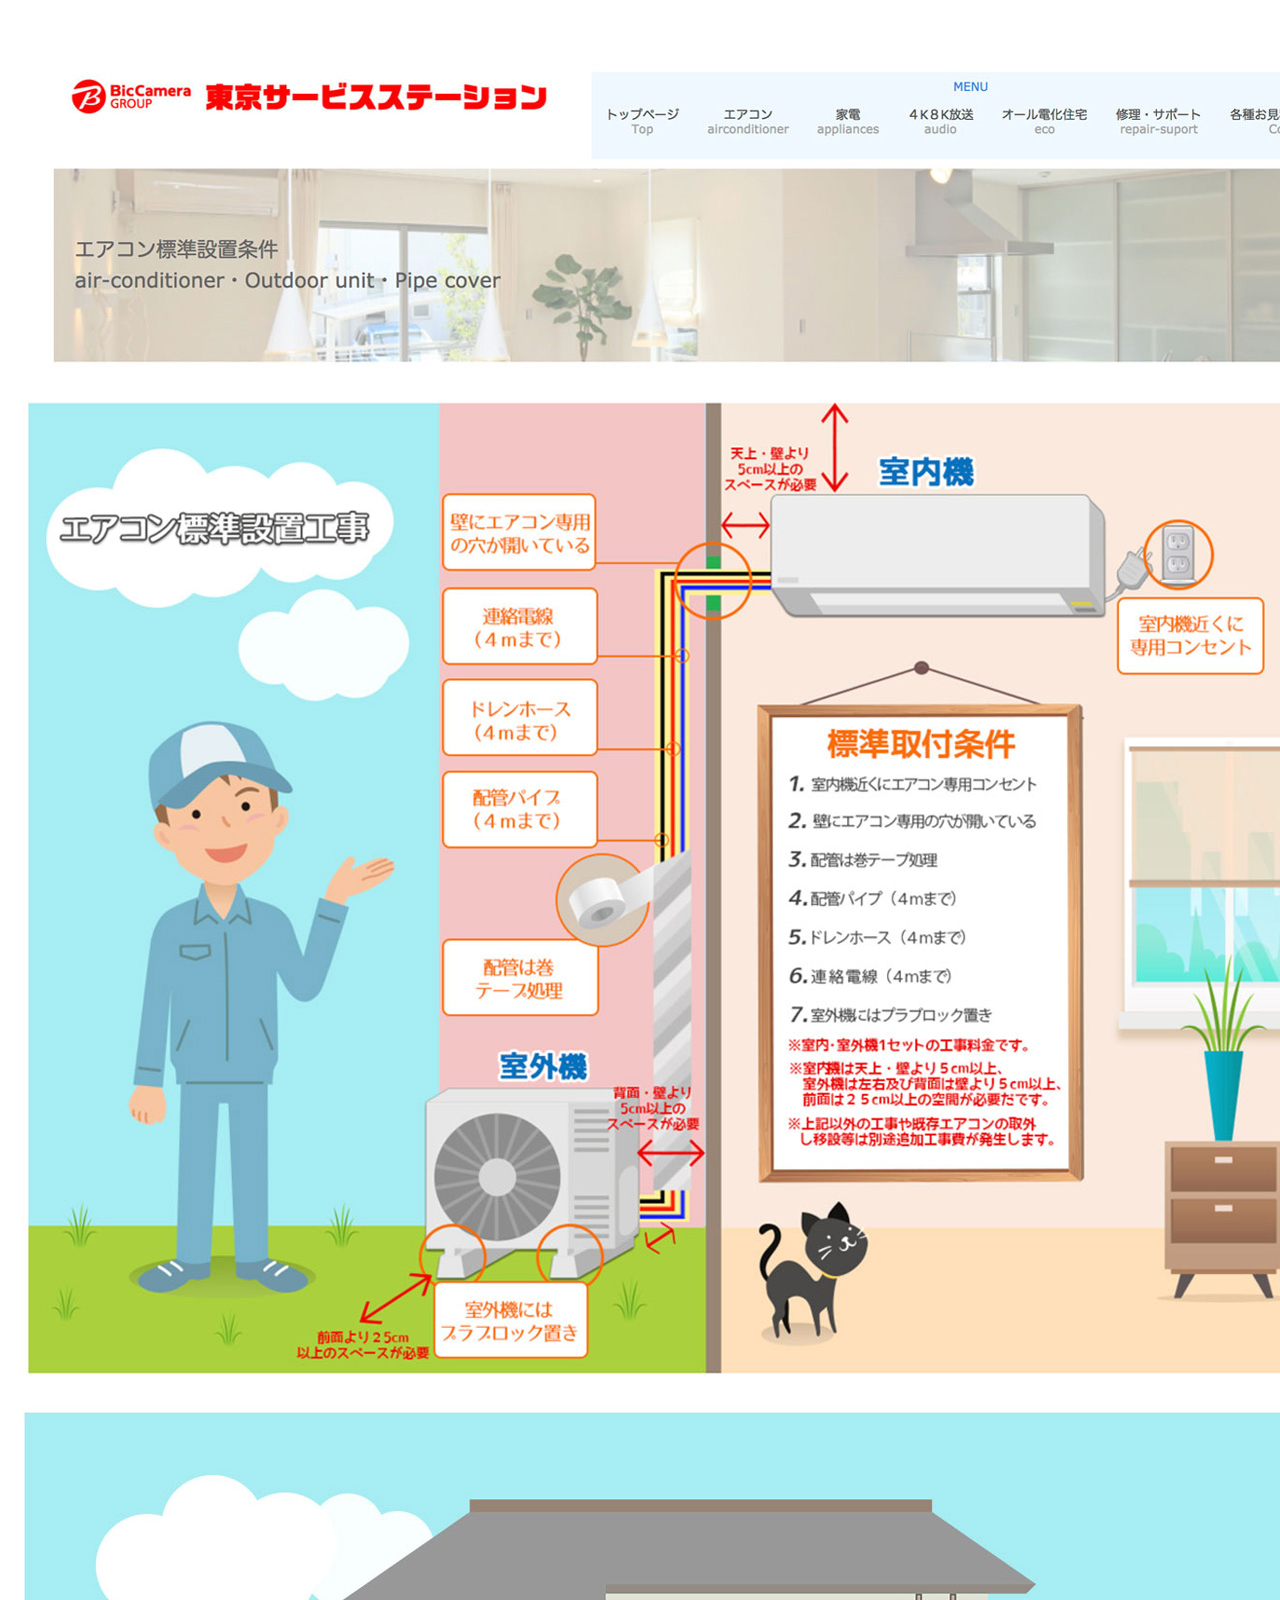
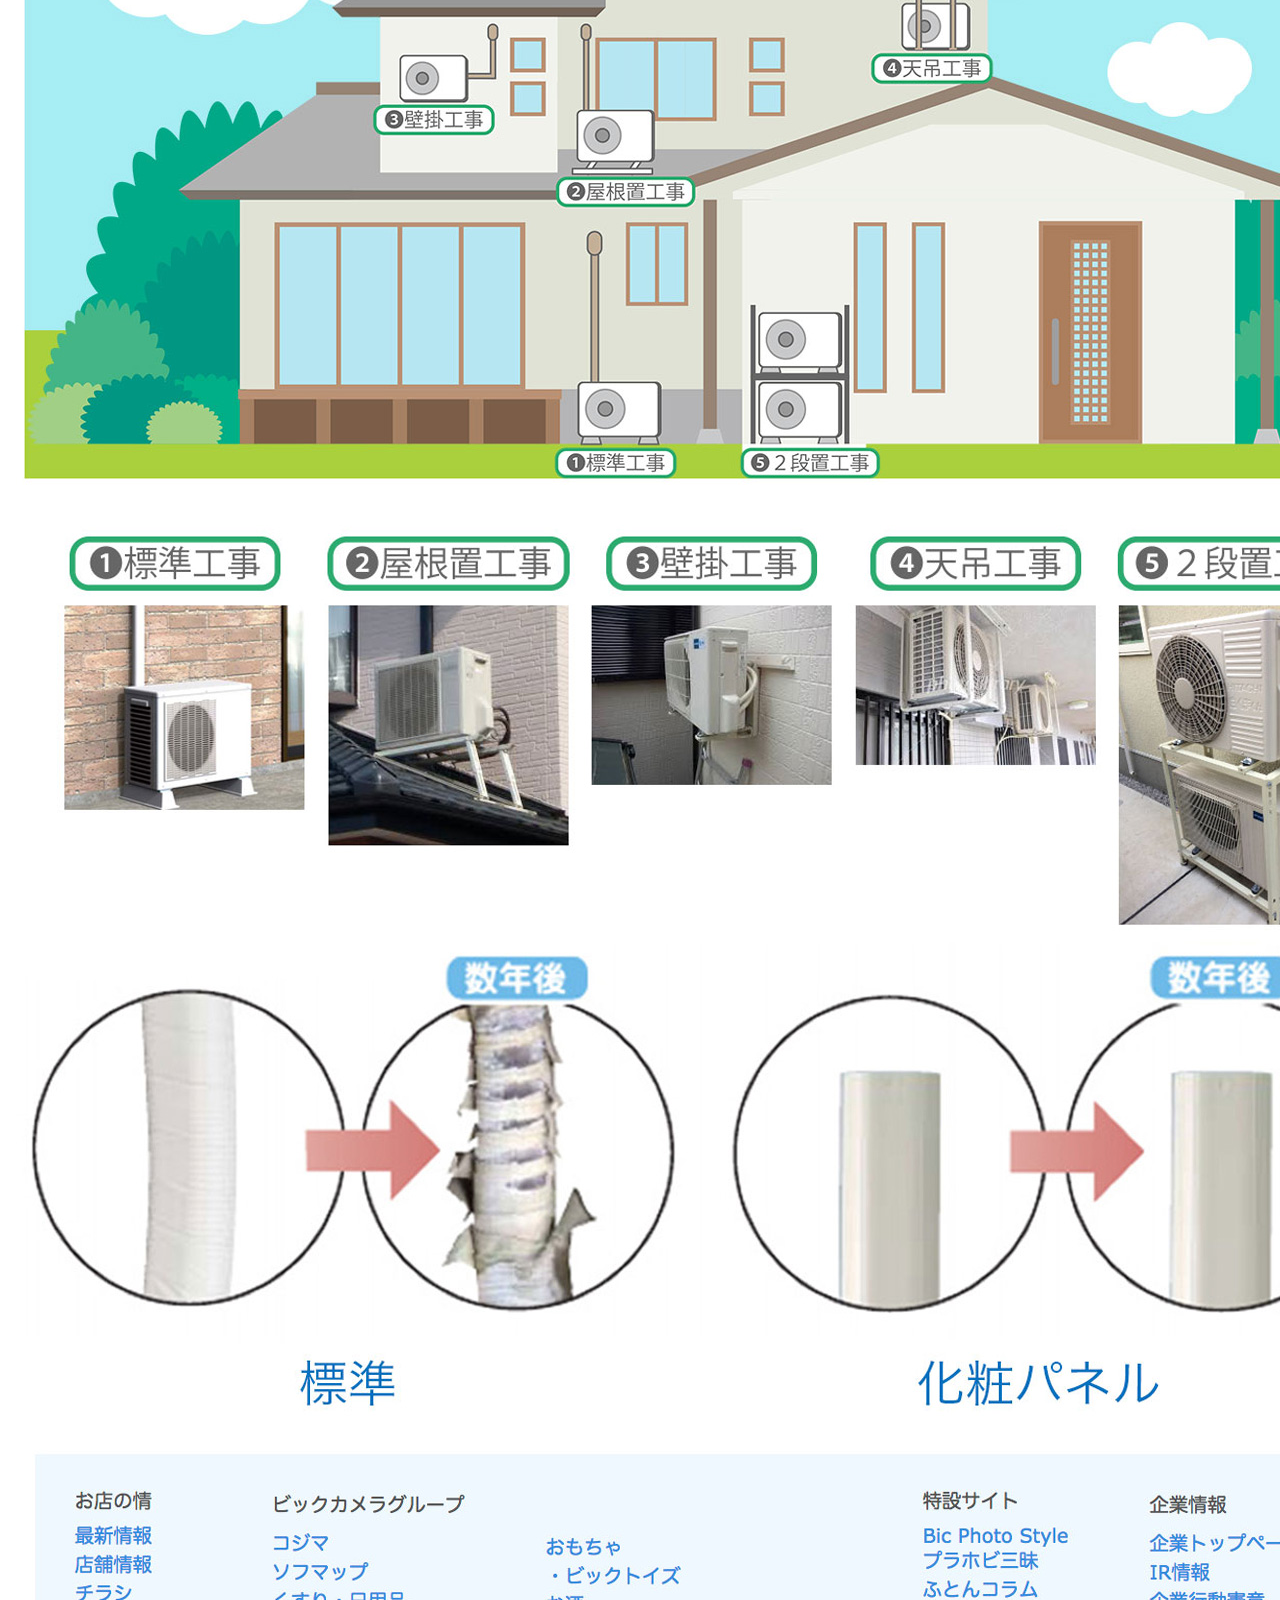
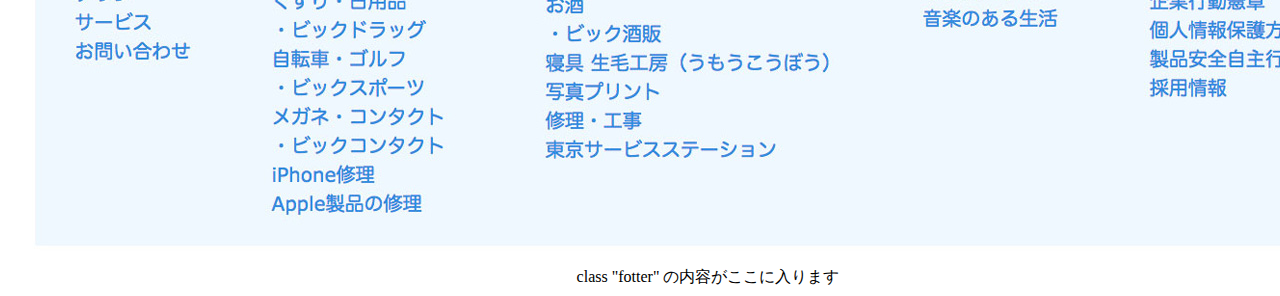
==== commit b4e355cb: "Update index.html" ====
--- a/index.html
+++ b/index.html
@@ -3,7 +3,7 @@
 <head>
 <meta charset="utf-8">
 
-<link href="css/2019.02.19_1.css" rel="stylesheet" type="text/css">
+<link href="2019.02.19_1.css" rel="stylesheet" type="text/css">
 </head>
 
 <body>
--- a/2019.02.19_1.css
+++ b/2019.02.19_1.css
@@ -0,0 +1,10 @@
+@charset "utf-8";
+/* CSS Document */
+body{
+	text-align: center
+}
+.wrapper{
+margin: 0 auto;	
+width:1400px;	
+	
+}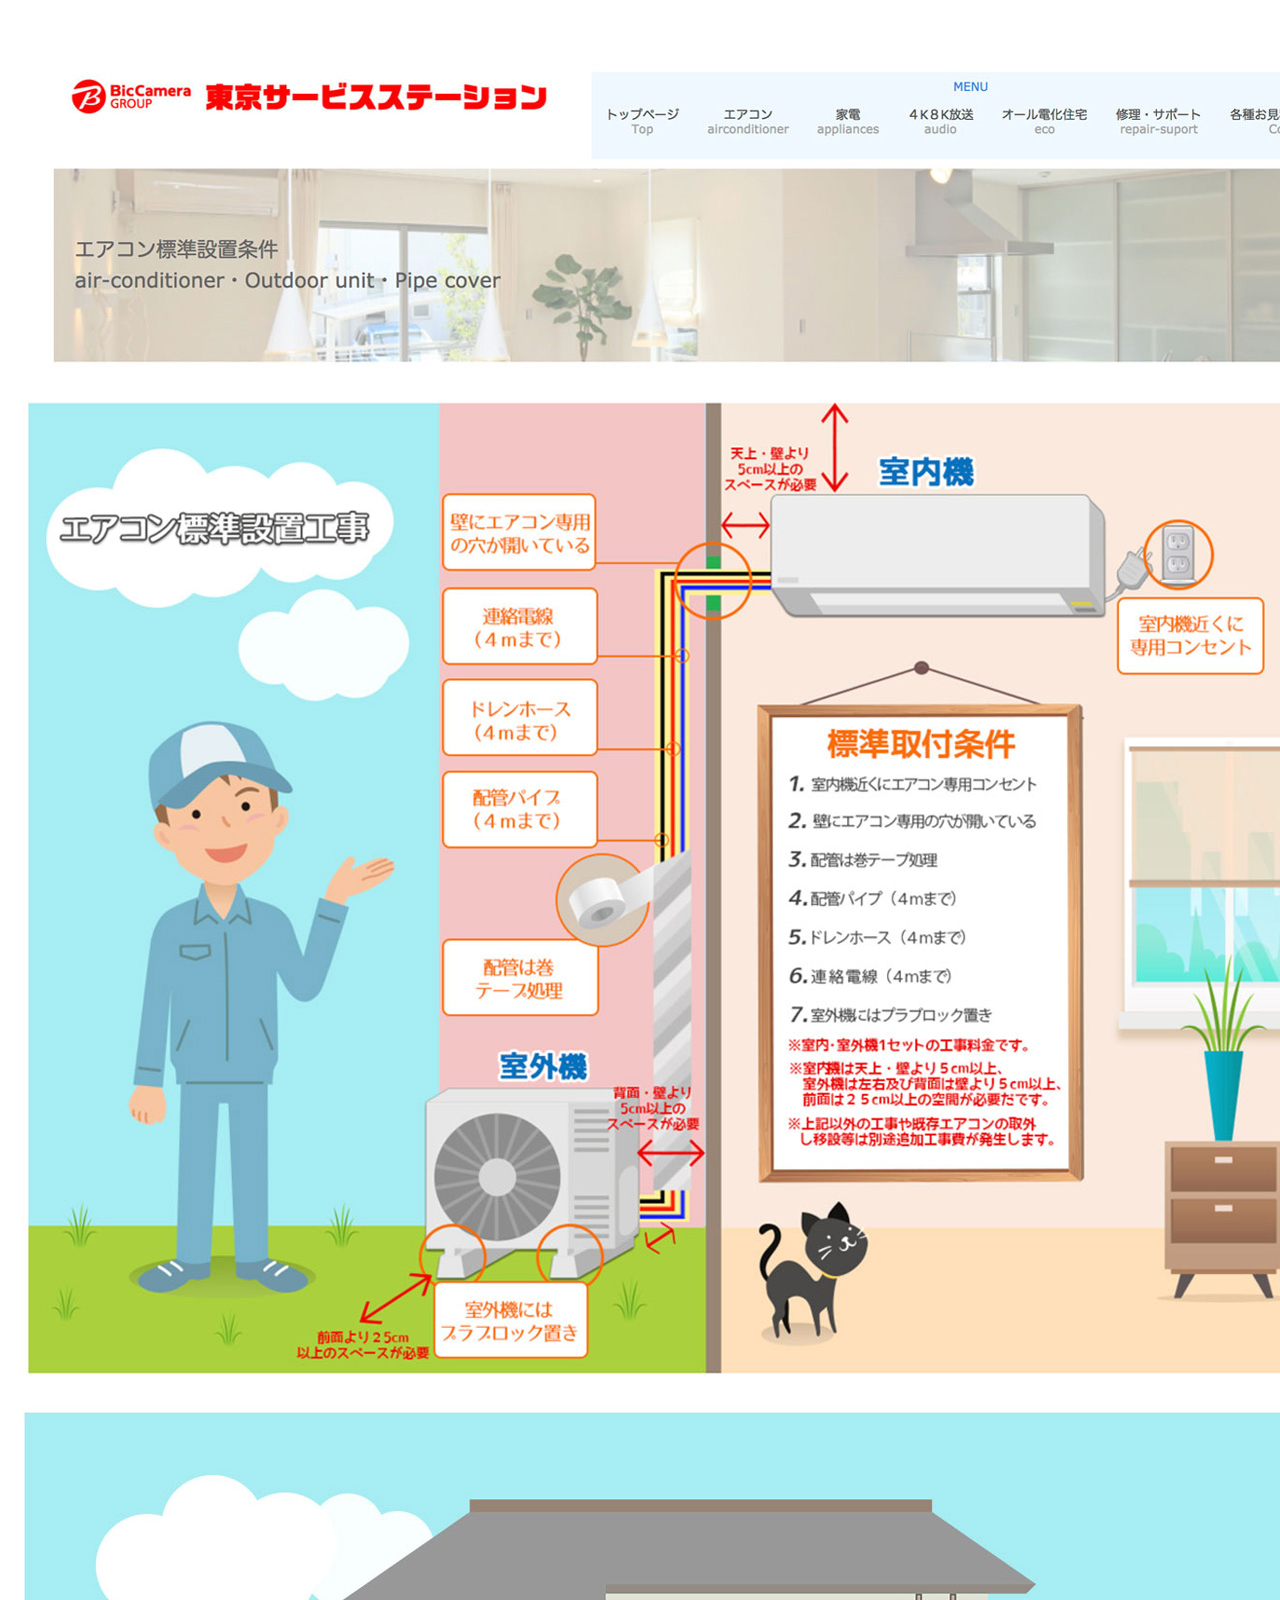
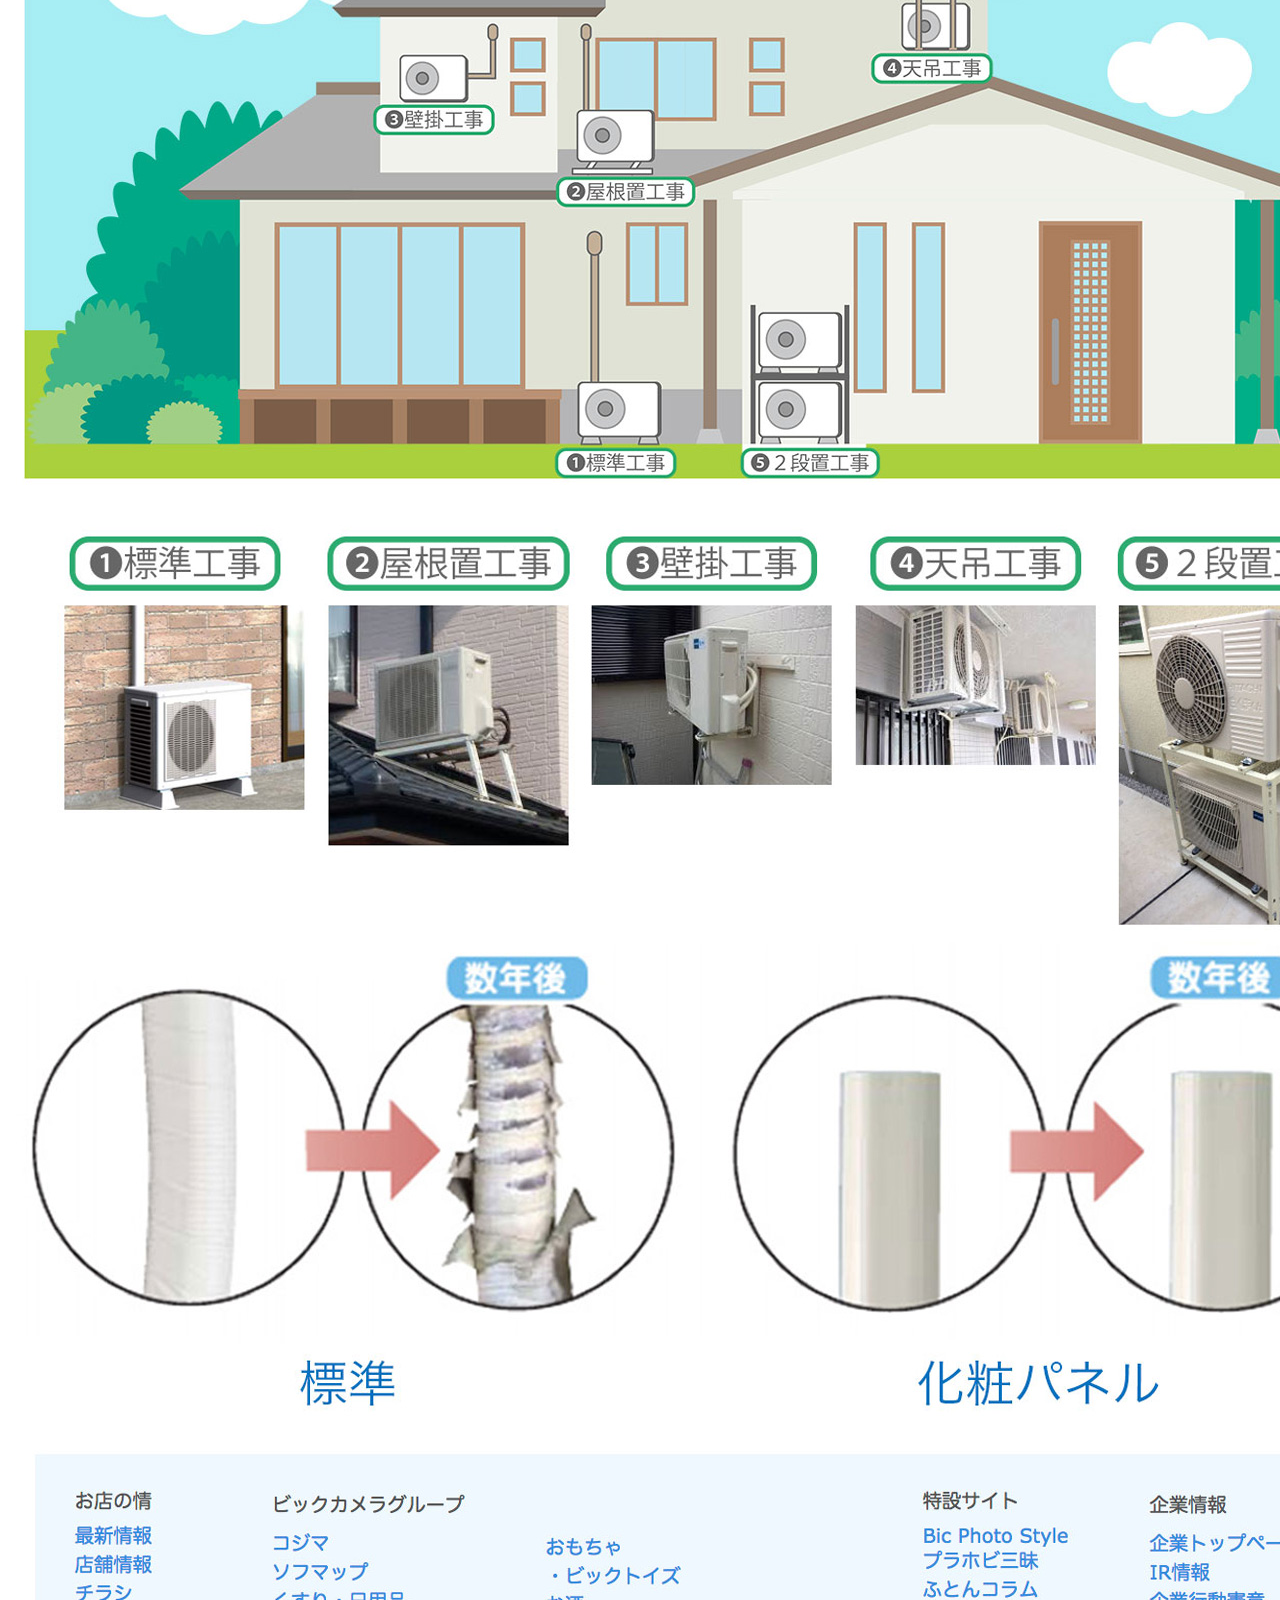
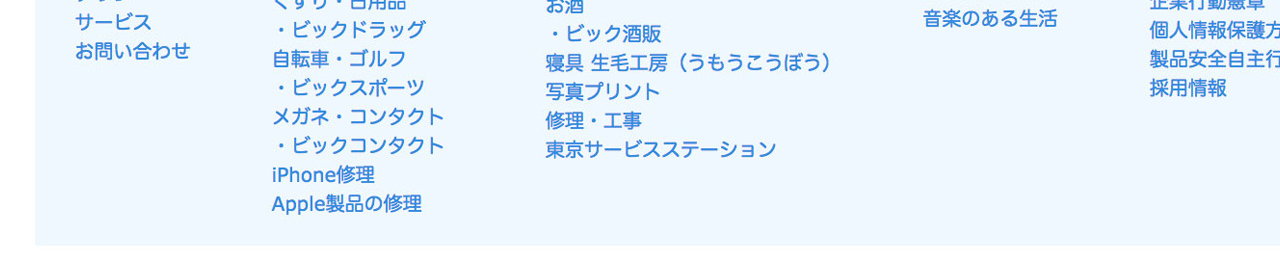
==== commit a1214af3: "Update index.html" ====
--- a/index.html
+++ b/index.html
@@ -33,9 +33,7 @@
 	
 	<div class="main=10">
     <img src="aircon2_image.2019.02.jpg_5.jpg" width="1400" height="430" alt=""/> </div>
-	  <footer class="fotter">
-	  class "fotter" の内容がここに入ります
-	</footer>
+
 </div>
 
 </body>
